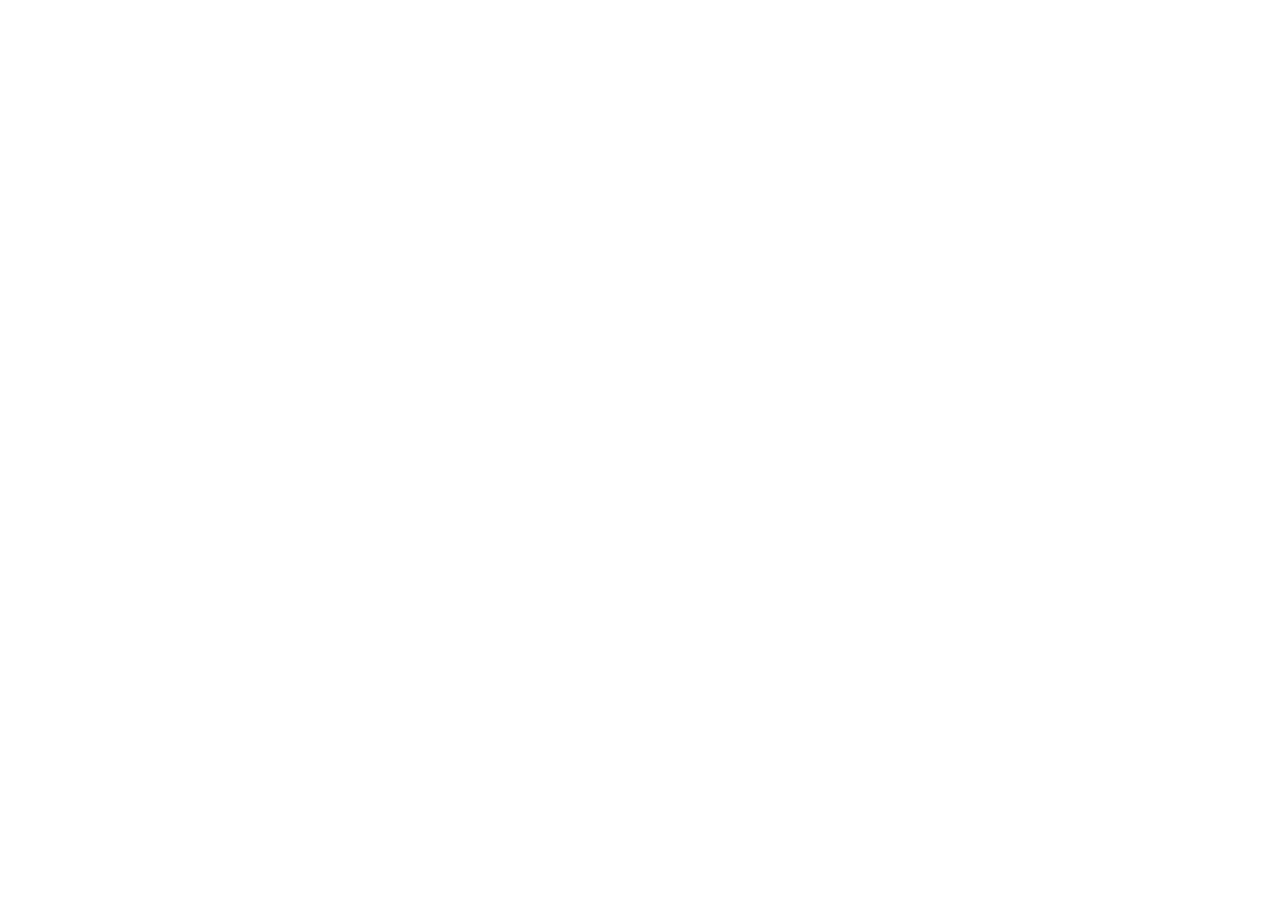
==== index.html @ 9f1a7c0a "khởi tạo" ====
<!DOCTYPE html>
<html lang="en">
<head>
    <meta charset="UTF-8">
    <meta name="viewport" content="width=device-width, initial-scale=1.0">
    <title>UniStore</title>
</head>
<body>

</body>
</html>
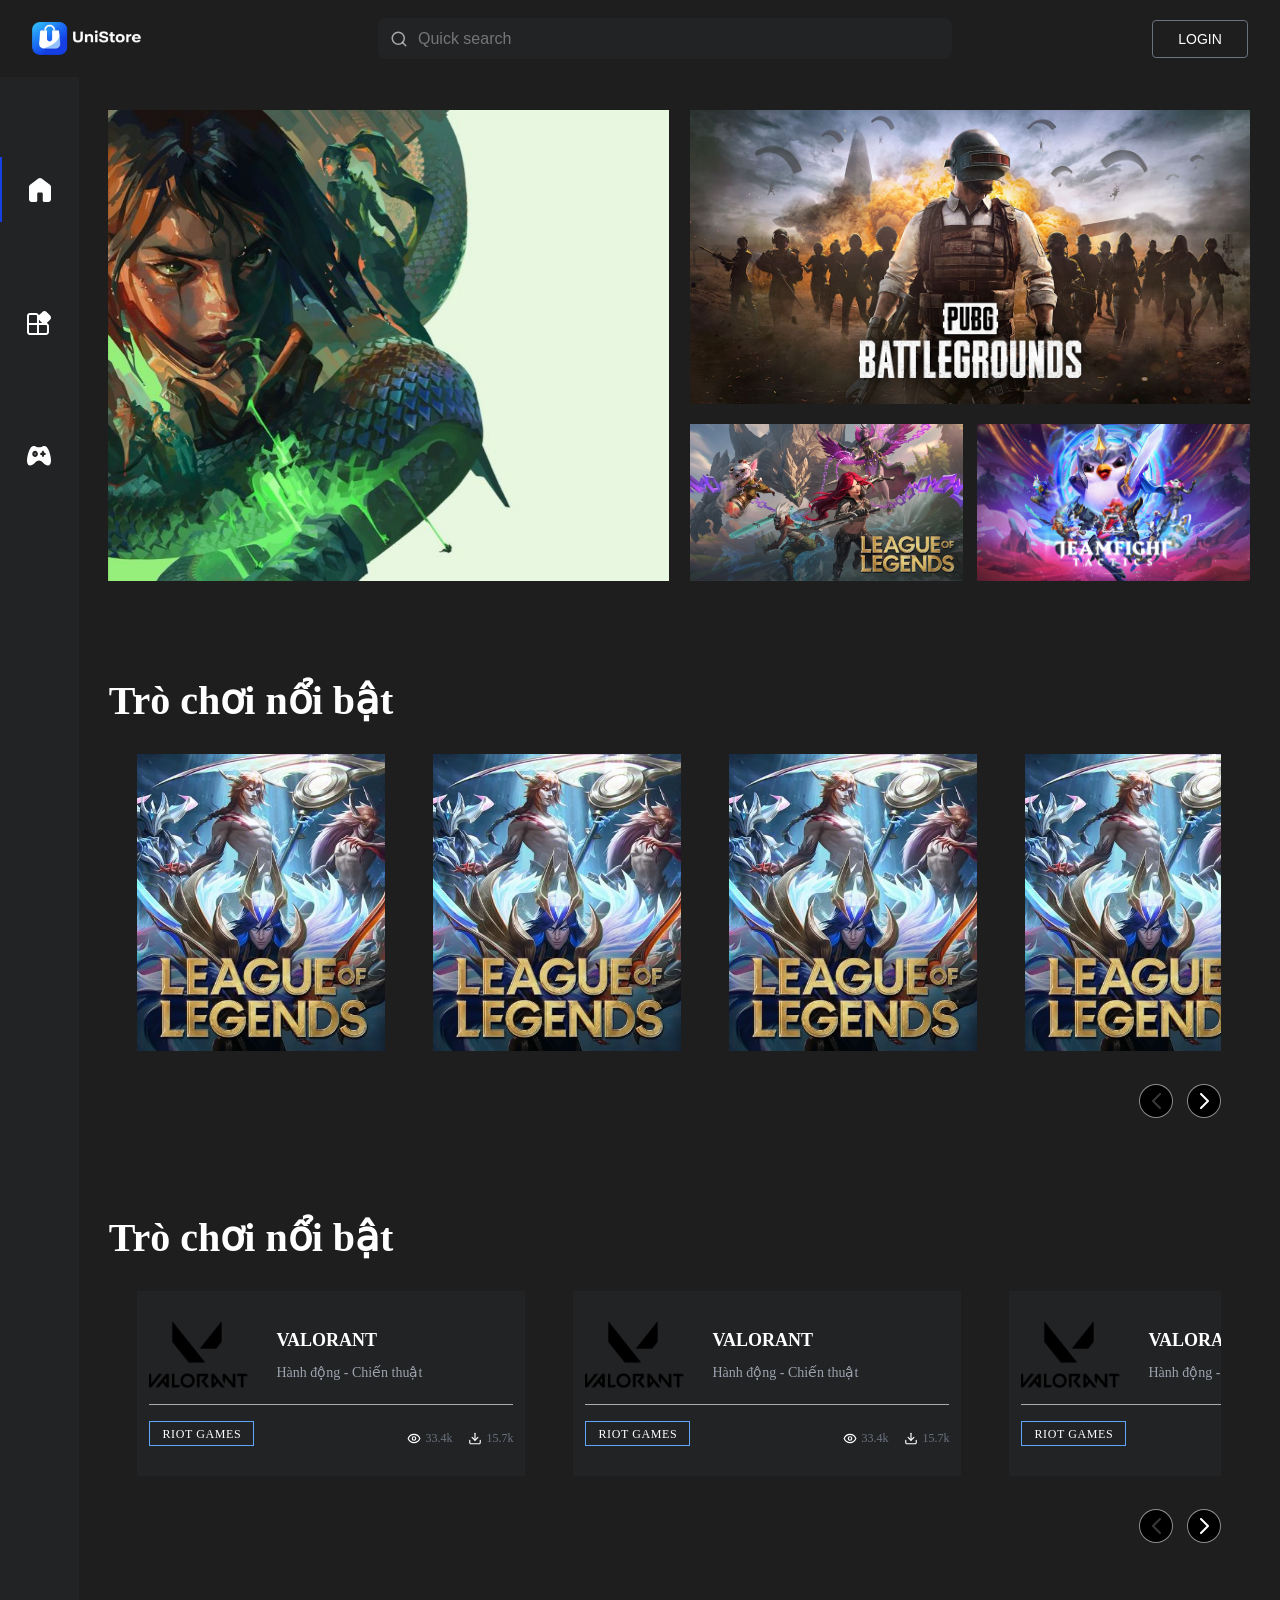
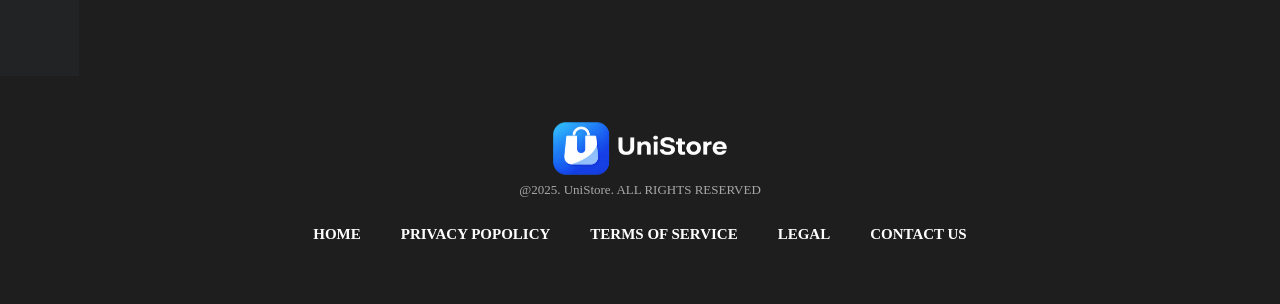
==== commit 8a65011b: "fix header" ====
--- a/index.html
+++ b/index.html
@@ -3,9 +3,214 @@
 <head>
     <meta charset="UTF-8">
     <meta name="viewport" content="width=device-width, initial-scale=1.0">
+    <link rel="stylesheet" href="css/style-home.css">
+    <link rel="stylesheet" href="css/style-header.css">
+    <link rel="stylesheet" href="css/style-footer.css">
     <title>UniStore</title>
 </head>
 <body>
-
+    <header>
+        <div class="header-container">
+            <img class="header-logo" src="img/home/logo.svg">
+            <div class="header-right">
+                <div class="header-search">
+                    <img src="img/home/search-ico.svg" alt="" >
+                    <input type="text" placeholder="Quick search">
+                </div>
+                <button class="header-login">LOGIN</button>
+            </div>
+        </div>
+    </header>
+
+    <div class="body">
+        <div class="left">
+            <a href="" class="nav-active">
+                <img src="img/home/nav-ico-1.svg" alt="">
+            </a>
+            <a href="">
+                <img src="img/home/nav-ico-2.svg" alt="">
+            </a>
+            <a href="">
+                <img src="img/home/nav-ico-3.svg" alt="">
+            </a>
+        </div>
+        <div class="right">
+            <section class="section1">
+                <div class="section1-container">
+                    <div class="section1-left">
+                        <img src="img/home/background-val.png" alt="">
+                    </div>
+                    <div class="section1-right">
+                        <div class="section1-right-top">
+                            <img src="img/home/background-pubg.png" alt="">
+                        </div>
+                        <div class="section1-right-bottom">
+                            <div class="section1-right-bottom-in">
+                                <img src="img/home/background-LOL.png" alt="">
+                            </div>
+                            <div class="section1-right-bottom-in">
+                            <img src="img/home/background-game-gi-hog-biet.png" alt="">
+                            </div>
+                        </div>
+                    </div>
+                </div>
+            </section>
+            <section class="section2">
+                <div class="section2-container">
+                    <div class="section-tittle">Trò chơi nổi bật</div>
+                    <div class="section2-carousel">
+                        <div class="section2-carousel-container">
+                            <div class="section2-carousel-item">
+                                <img src="img/home/item-carousel1.png" alt="">
+                            </div>
+                            <div class="section2-carousel-item">
+                                <img src="img/home/item-carousel1.png" alt="">
+                            </div>
+                            <div class="section2-carousel-item">
+                                <img src="img/home/item-carousel1.png" alt="">
+                            </div>
+                            <div class="section2-carousel-item">
+                                <img src="img/home/item-carousel1.png" alt="">
+                            </div>
+                            <div class="section2-carousel-item">
+                                <img src="img/home/item-carousel1.png" alt="">
+                            </div>
+                            <div class="section2-carousel-item">
+                                <img src="img/home/item-carousel1.png" alt="">
+                            </div>
+                        </div>
+                    </div>
+                    <div class="section-control">
+                        <button class="section-control-btn"><img src="img/home/ico-arrow-left.svg" alt=""></button>
+                        <button class="section-control-btn"><img src="img/home/ico-arrow-right.svg" alt=""></button>
+                    </div>
+                </div>
+            </section>
+            <section class="section3">
+                <div class="section3-container">
+                    <div class="section-tittle">Trò chơi nổi bật</div>
+                    <div class="section3-carousel">
+                        <div class="section3-carousel-container">
+                            <div class="section3-carousel-item">
+                                <div class="section3-carousel-item-top">
+                                    <img src="img/home/ico-val.svg" alt="">
+                                    <div class="section3-carousel-item-top-content">
+                                        <div class="section3-carousel-item-top-content-tittle">VALORANT</div>
+                                        <div class="section3-carousel-item-top-content-text">Hành động - Chiến thuật</div>
+                                    </div>
+                                </div>
+                                <div class="section3-carousel-item-bottom">
+                                    <div class="section3-carousel-item-bottom-tag">RIOT GAMES</div>
+                                    <div class="section3-carousel-item-bottom-rate">
+                                        <div class="section3-carousel-item-bottom-rate-box">
+                                            <img src="img/home/ico-view.svg" alt="">
+                                            <p>33.4k</p>
+                                        </div>
+                                        <div class="section3-carousel-item-bottom-rate-box">
+                                            <img src="img/home/ico-down.svg" alt="">
+                                            <p>15.7k</p>
+                                        </div>
+                                    </div>
+                                </div>
+                            </div>
+                            <div class="section3-carousel-item">
+                                <div class="section3-carousel-item-top">
+                                    <img src="img/home/ico-val.svg" alt="">
+                                    <div class="section3-carousel-item-top-content">
+                                        <div class="section3-carousel-item-top-content-tittle">VALORANT</div>
+                                        <div class="section3-carousel-item-top-content-text">Hành động - Chiến thuật</div>
+                                    </div>
+                                </div>
+                                <div class="section3-carousel-item-bottom">
+                                    <div class="section3-carousel-item-bottom-tag">RIOT GAMES</div>
+                                    <div class="section3-carousel-item-bottom-rate">
+                                        <div class="section3-carousel-item-bottom-rate-box">
+                                            <img src="img/home/ico-view.svg" alt="">
+                                            <p>33.4k</p>
+                                        </div>
+                                        <div class="section3-carousel-item-bottom-rate-box">
+                                            <img src="img/home/ico-down.svg" alt="">
+                                            <p>15.7k</p>
+                                        </div>
+                                    </div>
+                                </div>
+                            </div>
+                            <div class="section3-carousel-item">
+                                <div class="section3-carousel-item-top">
+                                    <img src="img/home/ico-val.svg" alt="">
+                                    <div class="section3-carousel-item-top-content">
+                                        <div class="section3-carousel-item-top-content-tittle">VALORANT</div>
+                                        <div class="section3-carousel-item-top-content-text">Hành động - Chiến thuật</div>
+                                    </div>
+                                </div>
+                                <div class="section3-carousel-item-bottom">
+                                    <div class="section3-carousel-item-bottom-tag">RIOT GAMES</div>
+                                    <div class="section3-carousel-item-bottom-rate">
+                                        <div class="section3-carousel-item-bottom-rate-box">
+                                            <img src="img/home/ico-view.svg" alt="">
+                                            <p>33.4k</p>
+                                        </div>
+                                        <div class="section3-carousel-item-bottom-rate-box">
+                                            <img src="img/home/ico-down.svg" alt="">
+                                            <p>15.7k</p>
+                                        </div>
+                                    </div>
+                                </div>
+                            </div>
+                            <div class="section3-carousel-item">
+                                <div class="section3-carousel-item-top">
+                                    <img src="img/home/ico-val.svg" alt="">
+                                    <div class="section3-carousel-item-top-content">
+                                        <div class="section3-carousel-item-top-content-tittle">VALORANT</div>
+                                        <div class="section3-carousel-item-top-content-text">Hành động - Chiến thuật</div>
+                                    </div>
+                                </div>
+                                <div class="section3-carousel-item-bottom">
+                                    <div class="section3-carousel-item-bottom-tag">RIOT GAMES</div>
+                                    <div class="section3-carousel-item-bottom-rate">
+                                        <div class="section3-carousel-item-bottom-rate-box">
+                                            <img src="img/home/ico-view.svg" alt="">
+                                            <p>33.4k</p>
+                                        </div>
+                                        <div class="section3-carousel-item-bottom-rate-box">
+                                            <img src="img/home/ico-down.svg" alt="">
+                                            <p>15.7k</p>
+                                        </div>
+                                    </div>
+                                </div>
+                            </div>
+                        </div>
+                    </div>
+                    <div class="section-control">
+                        <button class="section-control-btn"><img src="img/home/ico-arrow-left.svg" alt=""></button>
+                        <button class="section-control-btn"><img src="img/home/ico-arrow-right.svg" alt=""></button>
+                    </div>
+                </div>
+            </section>
+            <section class="section4"></section>
+
+
+
+        </div>
+    </div>
+
+
+
+
+    <footer>
+        <div class="footer-container">
+            <div class="footer-top">
+                <img src="img/home/logo.svg" alt="">
+                <p>@2025. UniStore. ALL RIGHTS RESERVED  </p>
+            </div>
+            <div class="footer-bottom">
+                <a href="">HOME</a>
+                <a href="">PRIVACY POPOLICY</a>
+                <a href="">TERMS OF SERVICE</a>
+                <a href="">LEGAL</a>
+                <a href="">CONTACT US</a>
+            </div>
+        </div>
+    </footer>
 </body>
 </html>
--- a/css/style-home.css
+++ b/css/style-home.css
@@ -0,0 +1,262 @@
+*{
+    padding: 0;
+    margin: 0;
+    box-sizing: border-box;
+}
+:root{
+    --main-backgournd: #1E1E1E;
+    --surface--background: #222324;
+    --text-primary: #FFFFFF;
+    --button-primary: #112D4E;
+    --button-primary-hover: ;
+    --border-button-primary: #F3F3F3;
+    --border-button-secondary: #6B7280;
+}
+.body{
+    width: 100%;
+    display: flex;
+}
+.left{
+    width: 84px;
+    background-color: var(--surface--background);
+    padding-top: 80px;
+    display: flex;
+    flex-direction: column;
+    align-items: center;
+    gap: 68px;
+}
+.left a{
+    display: block;
+    width: 100%;
+    min-height: 65px;
+    padding: 10px 0;
+    display: flex;
+    justify-content: center;
+    align-items: center;
+}
+.nav-active{
+    border-left: 2px solid #163FE4;
+}
+.left a:not(.nav-active):hover{
+     border-left: 2px solid #163FE4;
+     border-right: 2px solid var(--surface--background);
+}
+.right{
+    width: 100%;
+    display: flex;
+    overflow: hidden;
+    padding: 33px 0;
+    flex-direction: column;
+    gap: 100px;
+    background-color: var(--main-backgournd);
+}
+.section1{
+    width: 100%;
+    display: flex;
+    justify-content: center;
+}
+.section1-container{
+    width: 95%;
+    max-width: 1705px;
+    display: flex;
+    gap: 22px;
+}
+.section1-left{
+    position: relative;
+    width: 100%;
+    max-width: 1053px;
+}
+.section1-left img{
+    position: absolute;
+    width: 100%;
+    height: 100%;
+    object-fit: cover;
+    transform: rotateY(-180deg);
+    z-index: 1;
+}
+.section1-right{
+    width: 100%;
+    max-width: 630px;
+    display: flex;
+    flex-direction: column;
+    gap: 16px;
+}
+.section1-right img{
+    width: 100%;
+    object-fit: cover;
+}
+.section1-right-bottom{
+    width: 100%;
+    display: flex;
+    gap: 14px;
+}
+.section1-right-bottom img{
+    width: 100%;
+    height: 100%;
+    object-fit: cover;
+}
+.section1-right-bottom-in{
+    width: 100%;
+    height: 100%;
+}
+.section2{
+    width: 100%;
+    display: flex;
+    justify-content: center;
+}
+.section2-container{
+    width: 95%;
+    max-width: 1800px;
+    display: flex;
+    flex-direction: column;
+    gap: 33px;
+    align-items: center;
+}
+.section-tittle{
+    width: 100%;
+    font-weight: 700;
+    font-style: Bold;
+    font-size: 40px;
+    line-height: 100%;
+    letter-spacing: 0%;
+    color: var(--text-primary);
+}
+.section2-carousel{
+    width: 95%;
+    max-width: 1728px;
+    overflow: hidden;
+}
+.section2-carousel-container{
+    width: 1728px;
+    display: flex;
+    gap: 48px;
+}
+.section2-carousel-item{
+    cursor: pointer;
+    width: 248px;
+    height: 297px;
+}
+.section2-carousel-item img{
+    width: 100%;
+    height: 100%;
+    object-fit: cover;
+}
+.section3{
+    width: 100%;
+    display: flex;
+    justify-content: center;
+}
+.section3-container{
+    width: 95%;
+    max-width: 1800px;
+    display: flex;
+    flex-direction: column;
+    gap: 33px;
+    align-items: center;
+}
+.section3-carousel{
+    width: 95%;
+    max-width: 1728px;
+    overflow: hidden;
+}
+.section3-carousel-container{
+    width: 1728px;
+    display: flex;
+    gap: 48px;
+}
+.section3-carousel-item{
+    width: 388px;
+    padding: 30px 12px 30px 12px;
+    background-color: var(--surface--background);
+    display: flex;
+    flex-direction: column;
+    align-items: center;
+    gap: 15px;
+}
+.section3-carousel-item-top{
+    width: 100%;
+    display: flex;
+    align-items: center;
+    gap: 28px;
+}
+.section3-carousel-item-top-content{
+    display: flex;
+    flex-direction: column;
+    gap: 8px;
+    justify-content: center;
+}
+.section3-carousel-item-top-content-tittle{
+    font-weight: 700;
+    font-style: Bold;
+    font-size: 18px;
+    line-height: 28px;
+    text-transform: uppercase;
+    color: var(--text-primary);
+}
+.section3-carousel-item-top-content-text{
+    font-family: Content;
+    font-weight: 400;
+    font-size: 14px;
+    line-height: 22px;
+    letter-spacing: 0%;
+    color: #9CA3AF;
+}
+.section3-carousel-item-bottom{
+    width: 100%;
+    padding-top: 16px;
+    border-top: 0.8px solid #ACACAC;
+    display: flex;
+    justify-content: space-between;
+    align-items: flex-end;
+}
+.section3-carousel-item-bottom-tag{
+    width: 105px;
+    height: 25px;
+    border: 1px solid #60A5FA;
+    display: flex;
+    align-items: center;
+    justify-content: center;
+    font-weight: 400;
+    font-size: 12px;
+    line-height: 16px;
+    letter-spacing: 0.6px;
+    text-transform: uppercase;
+    color: var(--text-primary);
+}
+.section3-carousel-item-bottom-rate{
+    display: flex;
+    gap: 16px;
+}
+.section3-carousel-item-bottom-rate-box{
+    display: flex;
+    gap: 4px;
+}
+.section3-carousel-item-bottom-rate-box p{
+    font-weight: 400;
+    font-size: 12px;
+    letter-spacing: 0%;
+    color: #6B7280;
+}
+.section-control{
+    width: 95%;
+    max-width: 1774px;
+    display: flex;
+    gap: 14px;
+    justify-content: flex-end;
+}
+.section-control-btn{
+    cursor: pointer;
+    width: 34px;
+    height: 34px;
+    border: 1px solid #FFFFFF8C;
+    background: #000000;
+    border-radius: 100%;
+    display: flex;
+    align-items: center;
+    justify-content: center;
+}
+.section4{
+    width: 100%;
+    display: flex;
+    justify-content: center;
+}
--- a/css/style-header.css
+++ b/css/style-header.css
@@ -0,0 +1,185 @@
+*{
+    padding: 0;
+    margin: 0;
+    box-sizing: border-box;
+}
+:root{
+    --main-backgournd: #1E1E1E;
+    --surface--background: #222324;
+    --text-primary: #FFFFFF;
+    --button-primary: #112D4E;
+    --button-primary-hover: ;
+    --border-button-primary: #F3F3F3;
+    --border-button-secondary: #6B7280;
+}
+header{
+    width: 100%;
+    display: flex;
+    justify-content: center;
+    background-color: var(--main-backgournd);
+}
+.header-container{
+    width: 95%;
+    max-width: 1875px;
+    padding: 18px 0;
+    display: flex;
+    justify-content: space-between;
+    align-items: center;
+    gap: 40px;
+}
+.header-logo{
+    width: 109px;
+    height: 33px;
+}
+.header-nav{
+    width: 100%;
+    max-width: 184px;
+    display: flex;
+    justify-content: space-between;
+    gap: 20px;
+}
+.header-nav a{
+    display: block;
+    width: 40px;
+    aspect-ratio: 1/1;
+    text-decoration: none;
+    display: flex;
+    justify-content: center;
+    align-items: center;
+}
+.header-nav a img{
+    width: 24px;
+    height: 24px ;
+}
+.header-right{
+    width: 100%;
+    max-width: 870px;
+    min-height: 41px;
+    display: flex;
+    justify-content: space-between;
+    align-items: center;
+    gap: 40px;
+}
+.header-search{
+    position: relative;
+    width: 100%;
+    max-width: 574px;
+    height: 41px;
+    border-radius: 8px;
+    background-color: var(--surface--background);
+}
+.header-search img{
+    position: absolute;
+    left: 12px;
+    top: 50%;
+    transform: translateY(-50%);
+    pointer-events: none;
+}
+.header-search input{
+    position: relative;
+    width: 100%;
+    height: 100%;
+    padding: 0 20px 0 40px;
+    background-color: transparent;
+    border: 0;
+    outline: none;
+    font-weight: 400;
+    font-size: 16px;
+    line-height: 100%;
+    letter-spacing: 0%;
+    color: var(--text-primary);
+}
+.header-login{
+    cursor: pointer;
+    width: 100%;
+    max-width: 96px;
+    min-height: 38px;
+    background-color: transparent;
+    border: 1px solid var(--border-button-secondary);
+    border-radius: 4px;
+    font-weight: 400;
+    font-size: 14px;
+    line-height: 20px;
+    text-align: center;
+    text-transform: uppercase;
+    color: var(--text-primary);
+}
+.nav-mobile{
+    display: none;
+}
+
+
+@media(max-width: 767px){
+    .header-container{
+        gap: 20px;
+    }
+    .header-nav{
+        display: none;
+    }
+    .header-right{
+        display: none;
+    }
+    .nav-mobile{
+        display: flex;
+        width: fit-content;
+        gap: 22px;
+        align-items: center;
+    }
+    .nav-mobile-search{
+        width: 100%;
+        max-width: 40px;
+        cursor: pointer;
+        transition: all 0.5s;
+        height: 35px;
+        display: flex;
+        justify-content: flex-end;
+        align-items: center;
+    }
+    .nav-mobile-search.nav-mobile-search-active{
+        max-width: 248px;
+    }
+    .nav-mobile-search-img{
+        width: 40px;
+        height: 40px;
+        display: flex;
+        justify-content: center;
+        align-items: center;
+    }
+    .nav-mobile-search.nav-mobile-search-active .nav-mobile-search-img{
+        border-radius: 0px 8px 8px 0;
+        background: #2F2C2F;
+    }
+    .nav-mobile-search input{
+        width: 0px;
+        border: 0;
+        height: 100%;
+        outline: 0;
+        border-radius: 8px 0px 0px 8px;
+        font-weight: 400;
+        font-size: 12px;
+        line-height: 100%;
+        letter-spacing: 0%;
+        color: var(--text-primary);
+        transition: all 0.5s;
+    }
+
+    .nav-mobile-search.nav-mobile-search-active input{
+        width: 100%;
+        max-width: 200px;
+        background: #2F2C2F;
+        padding-left: 24px;
+        padding-right: 48px;
+        height: 40px;
+    }
+    .nav-mobile-list{
+        width: 48px;
+        height: 48px;
+        display: flex;
+        justify-content: center;
+        align-items: center;
+    }
+    .nav-mobile-list img{
+        width: 24px;
+        height: 19px;
+    }
+}
--- a/css/style-footer.css
+++ b/css/style-footer.css
@@ -0,0 +1,63 @@
+*{
+    padding: 0;
+    margin: 0;
+    box-sizing: border-box;
+}
+:root{
+    --main-backgournd: #1E1E1E;
+    --surface--background: #222324;
+    --text-primary: #FFFFFF;
+    --button-primary: #112D4E;
+    --button-primary-hover: ;
+    --border-button-primary: #F3F3F3;
+    --border-button-secondary: #6B7280;
+}
+footer{
+    width: 100%;
+    display: flex;
+    justify-content: center;
+    background-color: var(--main-backgournd);
+    padding: 46px 0;
+}
+.footer-container{
+    width: 95%;
+    max-width: 1186px;
+    display: flex;
+    flex-direction: column;
+    align-items: center;
+    gap: 15px;
+}
+.footer-top{
+    display: flex;
+    flex-direction: column;
+    align-items: center;
+    gap: 8px;
+}
+.footer-top img{
+    width: 174px;
+    height: 53px;
+}
+.footer-top p{
+    font-weight: 500;
+    font-size: 13px;
+    line-height: 100%;
+    letter-spacing: 0%;
+    text-align: center;
+    color: #C7C7C7D1;
+}
+.footer-bottom{
+    width: 100%;
+    padding: 16px 0;
+    display: flex;
+    justify-content: center;
+    gap: 40px;
+}
+.footer-bottom a{
+    font-weight: 600;
+    font-size: 15px;
+    line-height: 100%;
+    letter-spacing: 0%;
+    text-align: center;
+    color: var(--text-primary);
+    text-decoration: none;
+}
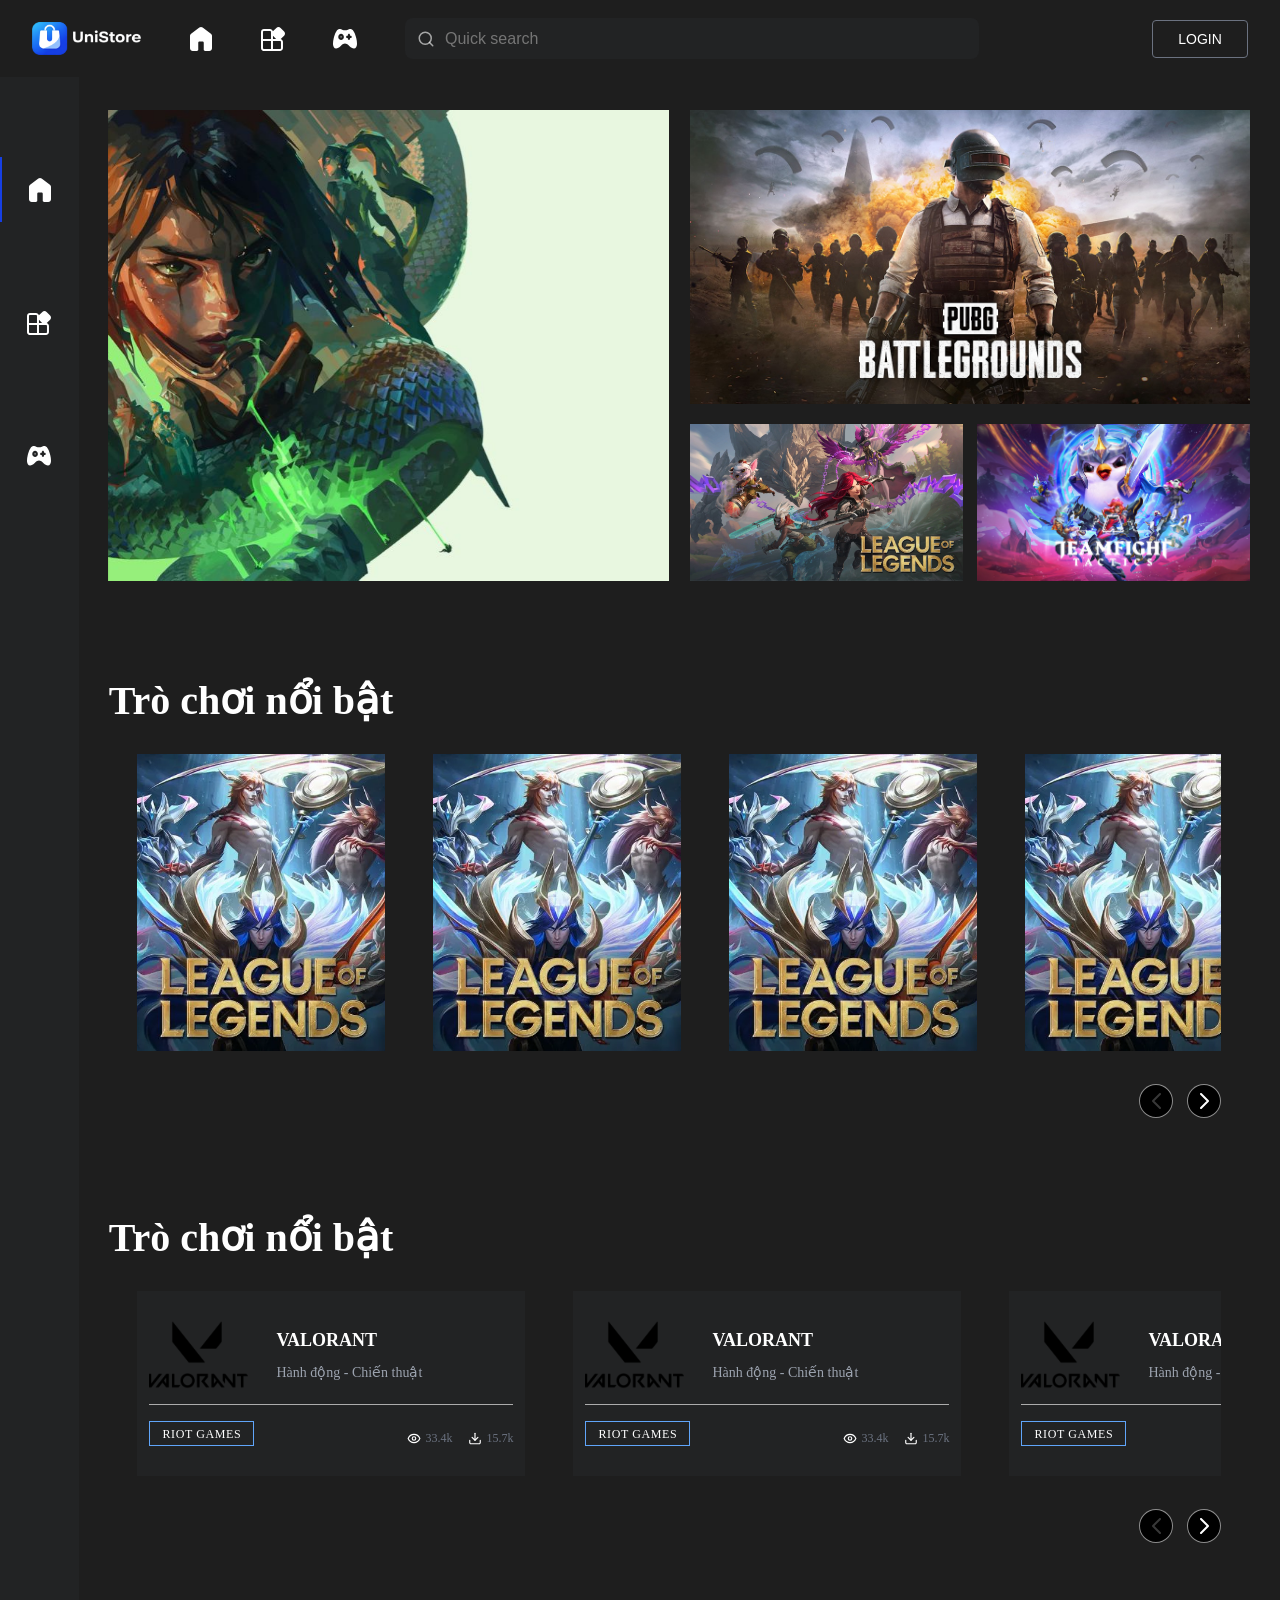
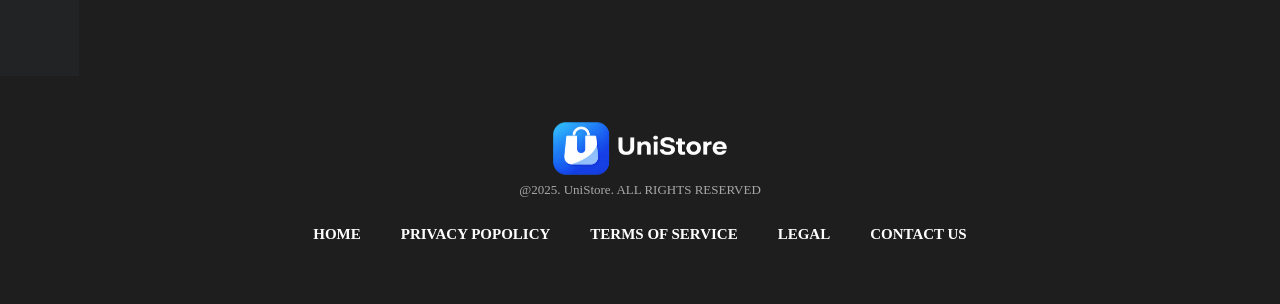
==== commit 8f552afd: "fix header,footer" ====
--- a/index.html
+++ b/index.html
@@ -9,18 +9,7 @@
     <title>UniStore</title>
 </head>
 <body>
-    <header>
-        <div class="header-container">
-            <img class="header-logo" src="img/home/logo.svg">
-            <div class="header-right">
-                <div class="header-search">
-                    <img src="img/home/search-ico.svg" alt="" >
-                    <input type="text" placeholder="Quick search">
-                </div>
-                <button class="header-login">LOGIN</button>
-            </div>
-        </div>
-    </header>
+    <header></header>
 
     <div class="body">
         <div class="left">
@@ -193,24 +182,9 @@
 
         </div>
     </div>
-
-
-
-
-    <footer>
-        <div class="footer-container">
-            <div class="footer-top">
-                <img src="img/home/logo.svg" alt="">
-                <p>@2025. UniStore. ALL RIGHTS RESERVED  </p>
-            </div>
-            <div class="footer-bottom">
-                <a href="">HOME</a>
-                <a href="">PRIVACY POPOLICY</a>
-                <a href="">TERMS OF SERVICE</a>
-                <a href="">LEGAL</a>
-                <a href="">CONTACT US</a>
-            </div>
-        </div>
-    </footer>
-</body>
+    <footer></footer>
+    <script src="js/header.js"></script>
+    <script src="js/header-search-mobile.js"></script>
+    <script src="js/footer.js"></script>
+</body> 
 </html>
--- a/css/style-footer.css
+++ b/css/style-footer.css
@@ -60,4 +60,23 @@
     text-align: center;
     color: var(--text-primary);
     text-decoration: none;
+}
+@media(max-width: 767px){
+    .footer-top{
+        gap: 8px;
+    }
+    .footer-top img{
+        width: 108px;
+        height: 33px;
+    }
+    .footer-top p{
+        font-size: 10px;
+    }
+    .footer-bottom{
+        flex-direction: column;
+        gap: 12px;
+    }
+    .footer-bottom a{
+        font-size: 10px;
+    }
 }
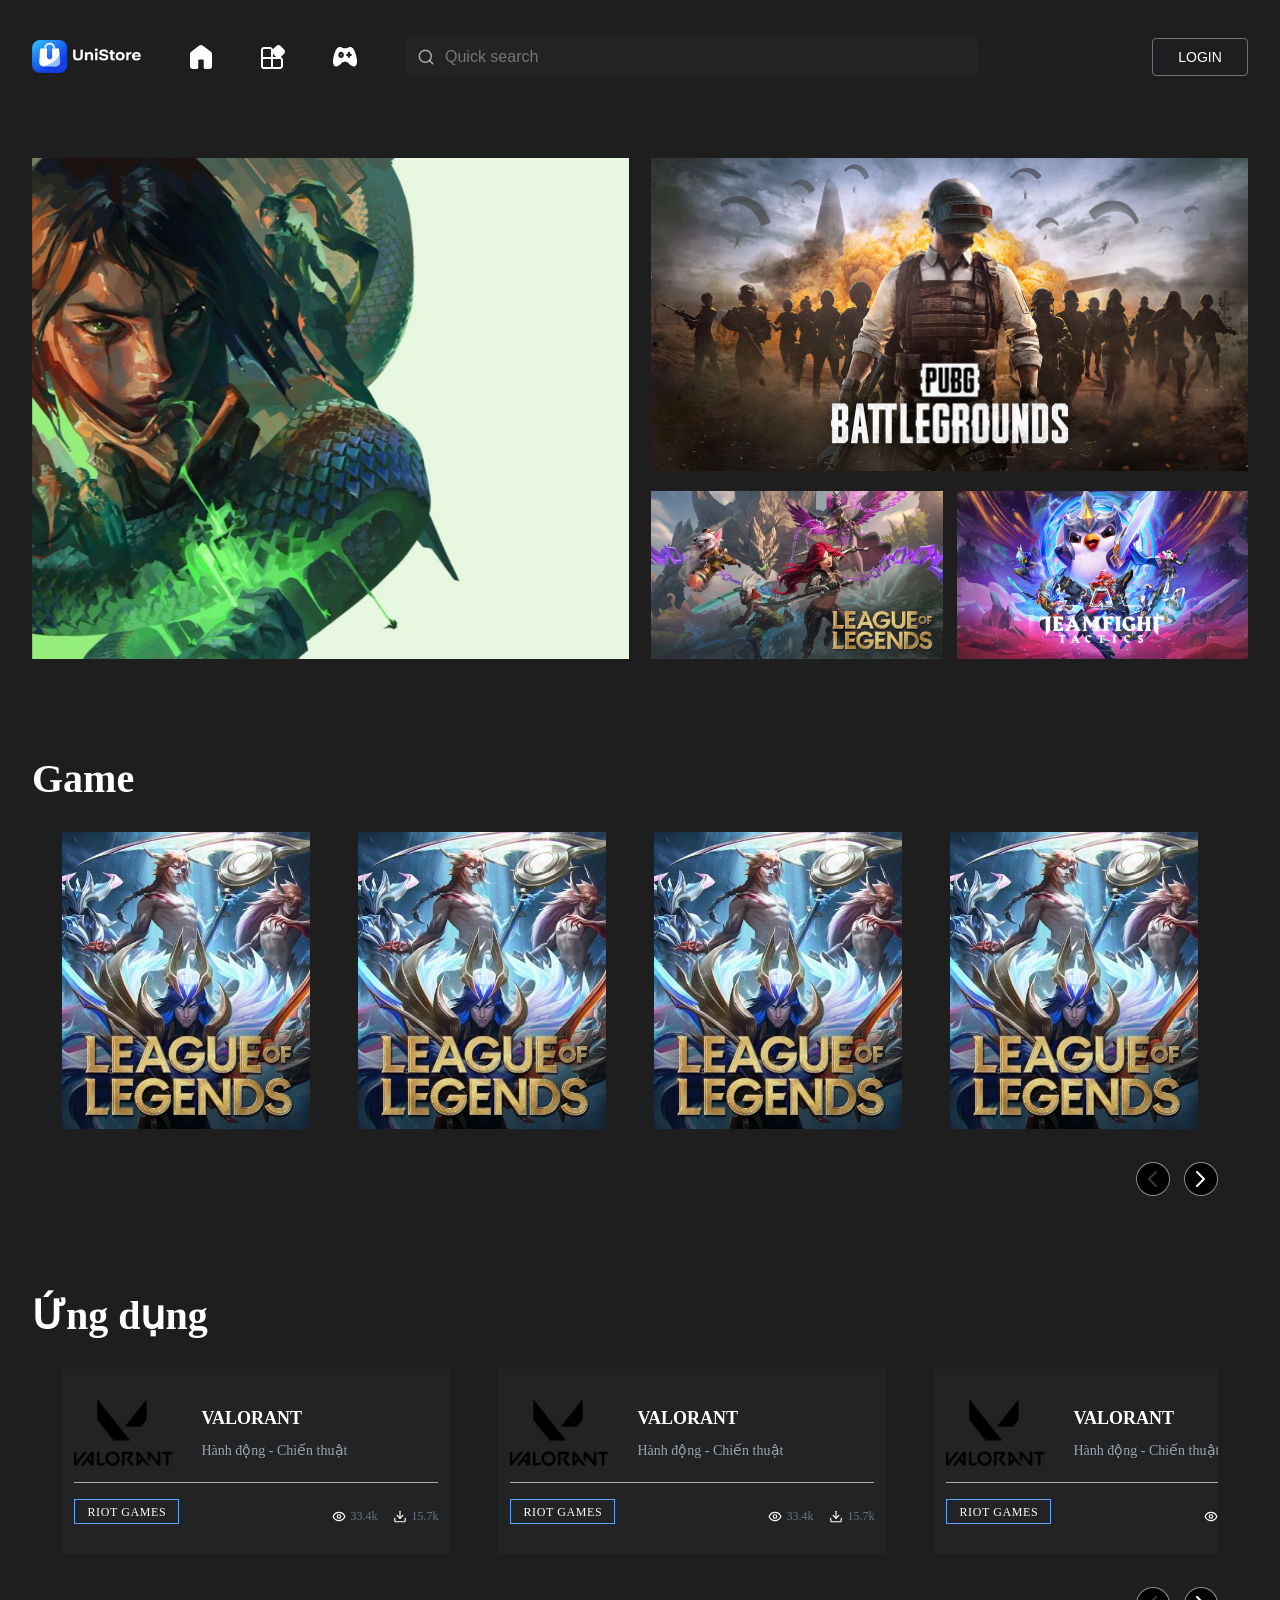
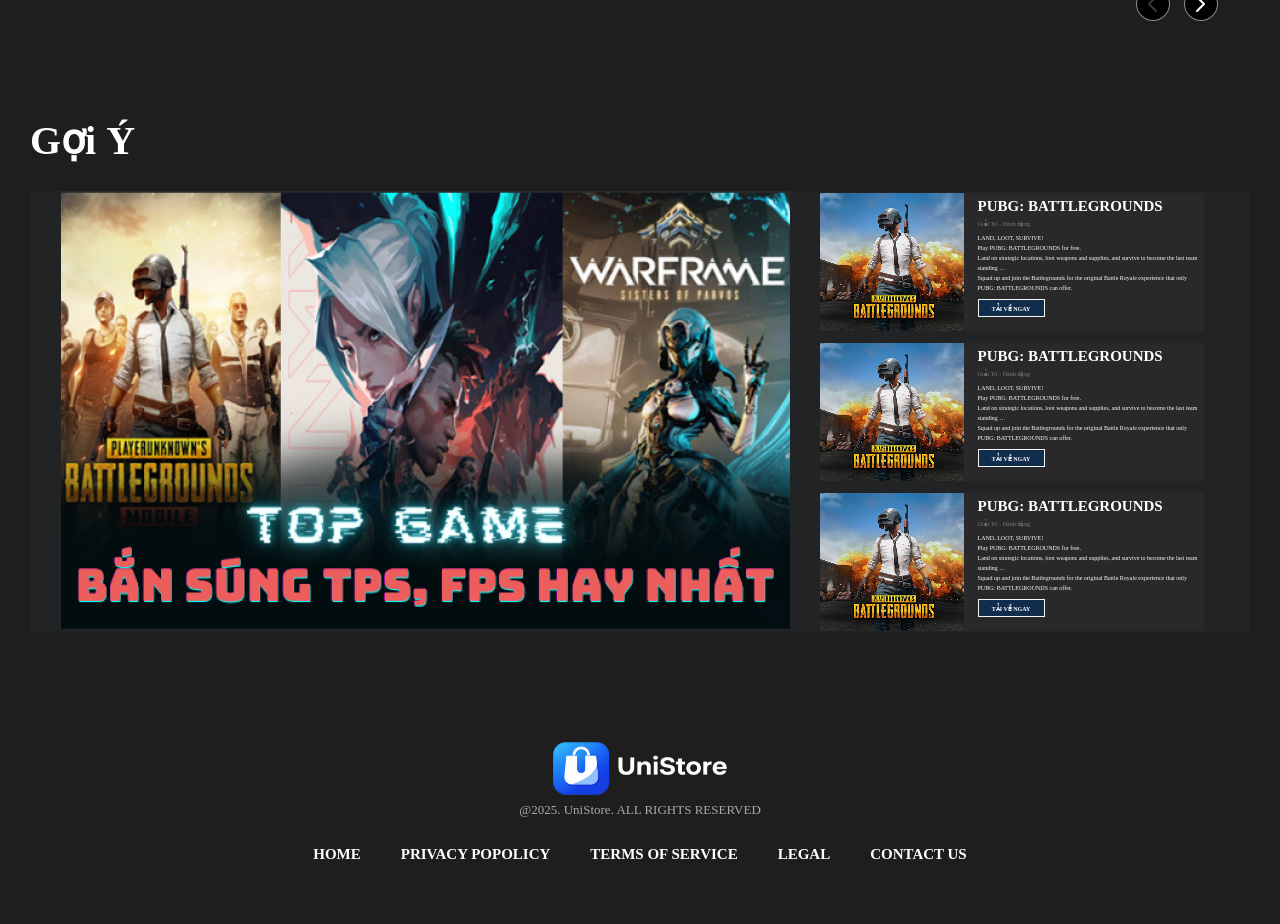
==== commit a3476819: "xog" ====
--- a/index.html
+++ b/index.html
@@ -6,24 +6,14 @@
     <link rel="stylesheet" href="css/style-home.css">
     <link rel="stylesheet" href="css/style-header.css">
     <link rel="stylesheet" href="css/style-footer.css">
+    <link rel="stylesheet" href="css/style-detail.css">
     <title>UniStore</title>
 </head>
-<body>
+<body style="background-color: #1E1E1E;">
     <header></header>
 
     <div class="body">
-        <div class="left">
-            <a href="" class="nav-active">
-                <img src="img/home/nav-ico-1.svg" alt="">
-            </a>
-            <a href="">
-                <img src="img/home/nav-ico-2.svg" alt="">
-            </a>
-            <a href="">
-                <img src="img/home/nav-ico-3.svg" alt="">
-            </a>
-        </div>
-        <div class="right">
+        <div class="container">
             <section class="section1">
                 <div class="section1-container">
                     <div class="section1-left">
@@ -46,27 +36,128 @@
             </section>
             <section class="section2">
                 <div class="section2-container">
-                    <div class="section-tittle">Trò chơi nổi bật</div>
+                    <div class="section-tittle">Game</div>
                     <div class="section2-carousel">
-                        <div class="section2-carousel-container">
-                            <div class="section2-carousel-item">
-                                <img src="img/home/item-carousel1.png" alt="">
-                            </div>
-                            <div class="section2-carousel-item">
-                                <img src="img/home/item-carousel1.png" alt="">
-                            </div>
-                            <div class="section2-carousel-item">
-                                <img src="img/home/item-carousel1.png" alt="">
-                            </div>
-                            <div class="section2-carousel-item">
-                                <img src="img/home/item-carousel1.png" alt="">
-                            </div>
-                            <div class="section2-carousel-item">
-                                <img src="img/home/item-carousel1.png" alt="">
-                            </div>
-                            <div class="section2-carousel-item">
-                                <img src="img/home/item-carousel1.png" alt="">
-                            </div>
+                        <div class="section2-carousel-container ">
+                            <a href="detail.html" class="section2-carousel-item">
+                                <img src="img/home/item-carousel1.png" alt="">
+                            </a>
+                            <a href="detail.html" class="section2-carousel-item">
+                                <img src="img/home/item-carousel1.png" alt="">
+                            </a>
+                            <a href="detail.html" class="section2-carousel-item">
+                                <img src="img/home/item-carousel1.png" alt="">
+                            </a>
+                            <a href="detail.html" class="section2-carousel-item">
+                                <img src="img/home/item-carousel1.png" alt="">
+                            </a>
+                            <a href="detail.html" class="section2-carousel-item">
+                                <img src="img/home/item-carousel1.png" alt="">
+                            </a>
+                            <a href="detail.html" class="section2-carousel-item">
+                                <img src="img/home/item-carousel1.png" alt="">
+                            </a>
+                        </div>
+                    </div>
+                    <div class="section-control">
+                        <button class="section-control-btn "><img src="img/home/ico-arrow-left.svg" alt=""></button>
+                        <button class="section-control-btn"><img src="img/home/ico-arrow-right.svg" alt=""></button>
+                    </div>
+                </div>
+            </section>
+            <section class="section3">
+                <div class="section3-container">
+                    <div class="section-tittle">Ứng dụng</div>
+                    <div class="section3-carousel">
+                        <div class="section3-carousel-container">
+                            <a href="detail.html" class="section3-carousel-item">
+                                <div class="section3-carousel-item-top">
+                                    <img src="img/home/ico-val.svg" alt="">
+                                    <div class="section3-carousel-item-top-content">
+                                        <div class="section3-carousel-item-top-content-tittle">VALORANT</div>
+                                        <div class="section3-carousel-item-top-content-text">Hành động - Chiến thuật</div>
+                                    </div>
+                                </div>
+                                <div class="section3-carousel-item-bottom">
+                                    <div class="section3-carousel-item-bottom-tag">RIOT GAMES</div>
+                                    <div class="section3-carousel-item-bottom-rate">
+                                        <div class="section3-carousel-item-bottom-rate-box">
+                                            <img src="img/home/ico-view.svg" alt="">
+                                            <p>33.4k</p>
+                                        </div>
+                                        <div class="section3-carousel-item-bottom-rate-box">
+                                            <img src="img/home/ico-down.svg" alt="">
+                                            <p>15.7k</p>
+                                        </div>
+                                    </div>
+                                </div>
+                            </a>
+                            <a href="detail.html" class="section3-carousel-item">
+                                <div class="section3-carousel-item-top">
+                                    <img src="img/home/ico-val.svg" alt="">
+                                    <div class="section3-carousel-item-top-content">
+                                        <div class="section3-carousel-item-top-content-tittle">VALORANT</div>
+                                        <div class="section3-carousel-item-top-content-text">Hành động - Chiến thuật</div>
+                                    </div>
+                                </div>
+                                <div class="section3-carousel-item-bottom">
+                                    <div class="section3-carousel-item-bottom-tag">RIOT GAMES</div>
+                                    <div class="section3-carousel-item-bottom-rate">
+                                        <div class="section3-carousel-item-bottom-rate-box">
+                                            <img src="img/home/ico-view.svg" alt="">
+                                            <p>33.4k</p>
+                                        </div>
+                                        <div class="section3-carousel-item-bottom-rate-box">
+                                            <img src="img/home/ico-down.svg" alt="">
+                                            <p>15.7k</p>
+                                        </div>
+                                    </div>
+                                </div>
+                            </a>
+                            <a href="detail.html" class="section3-carousel-item">
+                                <div class="section3-carousel-item-top">
+                                    <img src="img/home/ico-val.svg" alt="">
+                                    <div class="section3-carousel-item-top-content">
+                                        <div class="section3-carousel-item-top-content-tittle">VALORANT</div>
+                                        <div class="section3-carousel-item-top-content-text">Hành động - Chiến thuật</div>
+                                    </div>
+                                </div>
+                                <div class="section3-carousel-item-bottom">
+                                    <div class="section3-carousel-item-bottom-tag">RIOT GAMES</div>
+                                    <div class="section3-carousel-item-bottom-rate">
+                                        <div class="section3-carousel-item-bottom-rate-box">
+                                            <img src="img/home/ico-view.svg" alt="">
+                                            <p>33.4k</p>
+                                        </div>
+                                        <div class="section3-carousel-item-bottom-rate-box">
+                                            <img src="img/home/ico-down.svg" alt="">
+                                            <p>15.7k</p>
+                                        </div>
+                                    </div>
+                                </div>
+                            </a>
+                            <a href="detail.html" class="section3-carousel-item">
+                                <div class="section3-carousel-item-top">
+                                    <img src="img/home/ico-val.svg" alt="">
+                                    <div class="section3-carousel-item-top-content">
+                                        <div class="section3-carousel-item-top-content-tittle">VALORANT</div>
+                                        <div class="section3-carousel-item-top-content-text">Hành động - Chiến thuật</div>
+                                    </div>
+                                </div>
+                                <div class="section3-carousel-item-bottom">
+                                    <div class="section3-carousel-item-bottom-tag">RIOT GAMES</div>
+                                    <div class="section3-carousel-item-bottom-rate">
+                                        <div class="section3-carousel-item-bottom-rate-box">
+                                            <img src="img/home/ico-view.svg" alt="">
+                                            <p>33.4k</p>
+                                        </div>
+                                        <div class="section3-carousel-item-bottom-rate-box">
+                                            <img src="img/home/ico-down.svg" alt="">
+                                            <p>15.7k</p>
+                                        </div>
+                                    </div>
+                                </div>
+                            </a>
                         </div>
                     </div>
                     <div class="section-control">
@@ -75,108 +166,89 @@
                     </div>
                 </div>
             </section>
-            <section class="section3">
-                <div class="section3-container">
-                    <div class="section-tittle">Trò chơi nổi bật</div>
-                    <div class="section3-carousel">
-                        <div class="section3-carousel-container">
-                            <div class="section3-carousel-item">
-                                <div class="section3-carousel-item-top">
-                                    <img src="img/home/ico-val.svg" alt="">
-                                    <div class="section3-carousel-item-top-content">
-                                        <div class="section3-carousel-item-top-content-tittle">VALORANT</div>
-                                        <div class="section3-carousel-item-top-content-text">Hành động - Chiến thuật</div>
-                                    </div>
-                                </div>
-                                <div class="section3-carousel-item-bottom">
-                                    <div class="section3-carousel-item-bottom-tag">RIOT GAMES</div>
-                                    <div class="section3-carousel-item-bottom-rate">
-                                        <div class="section3-carousel-item-bottom-rate-box">
-                                            <img src="img/home/ico-view.svg" alt="">
-                                            <p>33.4k</p>
-                                        </div>
-                                        <div class="section3-carousel-item-bottom-rate-box">
-                                            <img src="img/home/ico-down.svg" alt="">
-                                            <p>15.7k</p>
-                                        </div>
-                                    </div>
-                                </div>
-                            </div>
-                            <div class="section3-carousel-item">
-                                <div class="section3-carousel-item-top">
-                                    <img src="img/home/ico-val.svg" alt="">
-                                    <div class="section3-carousel-item-top-content">
-                                        <div class="section3-carousel-item-top-content-tittle">VALORANT</div>
-                                        <div class="section3-carousel-item-top-content-text">Hành động - Chiến thuật</div>
-                                    </div>
-                                </div>
-                                <div class="section3-carousel-item-bottom">
-                                    <div class="section3-carousel-item-bottom-tag">RIOT GAMES</div>
-                                    <div class="section3-carousel-item-bottom-rate">
-                                        <div class="section3-carousel-item-bottom-rate-box">
-                                            <img src="img/home/ico-view.svg" alt="">
-                                            <p>33.4k</p>
-                                        </div>
-                                        <div class="section3-carousel-item-bottom-rate-box">
-                                            <img src="img/home/ico-down.svg" alt="">
-                                            <p>15.7k</p>
-                                        </div>
-                                    </div>
-                                </div>
-                            </div>
-                            <div class="section3-carousel-item">
-                                <div class="section3-carousel-item-top">
-                                    <img src="img/home/ico-val.svg" alt="">
-                                    <div class="section3-carousel-item-top-content">
-                                        <div class="section3-carousel-item-top-content-tittle">VALORANT</div>
-                                        <div class="section3-carousel-item-top-content-text">Hành động - Chiến thuật</div>
-                                    </div>
-                                </div>
-                                <div class="section3-carousel-item-bottom">
-                                    <div class="section3-carousel-item-bottom-tag">RIOT GAMES</div>
-                                    <div class="section3-carousel-item-bottom-rate">
-                                        <div class="section3-carousel-item-bottom-rate-box">
-                                            <img src="img/home/ico-view.svg" alt="">
-                                            <p>33.4k</p>
-                                        </div>
-                                        <div class="section3-carousel-item-bottom-rate-box">
-                                            <img src="img/home/ico-down.svg" alt="">
-                                            <p>15.7k</p>
-                                        </div>
-                                    </div>
-                                </div>
-                            </div>
-                            <div class="section3-carousel-item">
-                                <div class="section3-carousel-item-top">
-                                    <img src="img/home/ico-val.svg" alt="">
-                                    <div class="section3-carousel-item-top-content">
-                                        <div class="section3-carousel-item-top-content-tittle">VALORANT</div>
-                                        <div class="section3-carousel-item-top-content-text">Hành động - Chiến thuật</div>
-                                    </div>
-                                </div>
-                                <div class="section3-carousel-item-bottom">
-                                    <div class="section3-carousel-item-bottom-tag">RIOT GAMES</div>
-                                    <div class="section3-carousel-item-bottom-rate">
-                                        <div class="section3-carousel-item-bottom-rate-box">
-                                            <img src="img/home/ico-view.svg" alt="">
-                                            <p>33.4k</p>
-                                        </div>
-                                        <div class="section3-carousel-item-bottom-rate-box">
-                                            <img src="img/home/ico-down.svg" alt="">
-                                            <p>15.7k</p>
-                                        </div>
-                                    </div>
-                                </div>
-                            </div>
-                        </div>
-                    </div>
-                    <div class="section-control">
-                        <button class="section-control-btn"><img src="img/home/ico-arrow-left.svg" alt=""></button>
-                        <button class="section-control-btn"><img src="img/home/ico-arrow-right.svg" alt=""></button>
-                    </div>
-                </div>
-            </section>
-            <section class="section4"></section>
+    <div class="similar">
+        <h2>Gợi Ý</h2>
+        <div class="simi--box">
+            <div class="simi--img">
+                <img src="./img/detail/img (1).png" alt="">
+            </div>
+            <div class="simi--item">
+                <div class="simi--1">
+                    <img src="./img/detail/image 41.png" alt="">
+                    <div class="simi--a">
+                        <h4>PUBG: BATTLEGROUNDS</h4>
+                        <h5>Giải Trí - Hành động</h5>
+                        <p>LAND, LOOT, SURVIVE!<br>Play PUBG: BATTLEGROUNDS for free.<br>
+                            Land on strategic locations, loot weapons and supplies, and survive to become the last team
+                            standing …<br>Squad up and join the Battlegrounds for the original Battle Royale experience
+                            that only PUBG: BATTLEGROUNDS can offer.</p>
+                        <button>TẢI VỀ NGAY</button>
+                    </div>
+                </div>
+                <div class="simi--1">
+                    <img src="./img/detail/image 41.png" alt="">
+                    <div class="simi--a">
+                        <h4>PUBG: BATTLEGROUNDS</h4>
+                        <h5>Giải Trí - Hành động</h5>
+                        <p>LAND, LOOT, SURVIVE!<br>Play PUBG: BATTLEGROUNDS for free.<br>
+                            Land on strategic locations, loot weapons and supplies, and survive to become the last team
+                            standing …<br>Squad up and join the Battlegrounds for the original Battle Royale experience
+                            that only PUBG: BATTLEGROUNDS can offer.</p>
+                        <button>TẢI VỀ NGAY</button>
+                    </div>
+                </div>
+                <div class="simi--1">
+                    <img src="./img/detail/image 41.png" alt="">
+                    <div class="simi--a">
+                        <h4>PUBG: BATTLEGROUNDS</h4>
+                        <h5>Giải Trí - Hành động</h5>
+                        <p>LAND, LOOT, SURVIVE!<br>Play PUBG: BATTLEGROUNDS for free.<br>
+                            Land on strategic locations, loot weapons and supplies, and survive to become the last team
+                            standing …<br>Squad up and join the Battlegrounds for the original Battle Royale experience
+                            that only PUBG: BATTLEGROUNDS can offer.</p>
+                        <button>TẢI VỀ NGAY</button>
+                    </div>
+                </div>
+                <div class="simi--1">
+                    <img src="./img/detail/image 41.png" alt="">
+                    <div class="simi--a">
+                        <h4>PUBG: BATTLEGROUNDS</h4>
+                        <h5>Giải Trí - Hành động</h5>
+                        <p>LAND, LOOT, SURVIVE!<br>Play PUBG: BATTLEGROUNDS for free.<br>
+                            Land on strategic locations, loot weapons and supplies, and survive to become the last team
+                            standing …<br>Squad up and join the Battlegrounds for the original Battle Royale experience
+                            that only PUBG: BATTLEGROUNDS can offer.</p>
+                        <button>TẢI VỀ NGAY</button>
+                    </div>
+                </div>
+                <div class="simi--1">
+                    <img src="./img/detail/image 41.png" alt="">
+                    <div class="simi--a">
+                        <h4>PUBG: BATTLEGROUNDS</h4>
+                        <h5>Giải Trí - Hành động</h5>
+                        <p>LAND, LOOT, SURVIVE!<br>Play PUBG: BATTLEGROUNDS for free.<br>
+                            Land on strategic locations, loot weapons and supplies, and survive to become the last team
+                            standing …<br>Squad up and join the Battlegrounds for the original Battle Royale experience
+                            that only PUBG: BATTLEGROUNDS can offer.</p>
+                        <button>TẢI VỀ NGAY</button>
+                    </div>
+                </div>
+                <div class="simi--1">
+                    <img src="./img/detail/image 41.png" alt="">
+                    <div class="simi--a">
+                        <h4>PUBG: BATTLEGROUNDS</h4>
+                        <h5>Giải Trí - Hành động</h5>
+                        <p>LAND, LOOT, SURVIVE!<br>Play PUBG: BATTLEGROUNDS for free.<br>
+                            Land on strategic locations, loot weapons and supplies, and survive to become the last team
+                            standing …<br>Squad up and join the Battlegrounds for the original Battle Royale experience
+                            that only PUBG: BATTLEGROUNDS can offer.</p>
+                        <button>TẢI VỀ NGAY</button>
+                    </div>
+                </div>     
+            </div>
+        </div>
+    </div>
+
 
 
 
@@ -186,5 +258,6 @@
     <script src="js/header.js"></script>
     <script src="js/header-search-mobile.js"></script>
     <script src="js/footer.js"></script>
+    <script src="https://cdn.jsdelivr.net/npm/bootstrap@5.3.3/dist/js/bootstrap.bundle.min.js"></script>
 </body> 
 </html>
--- a/css/style-home.css
+++ b/css/style-home.css
@@ -12,6 +12,9 @@
     --border-button-primary: #F3F3F3;
     --border-button-secondary: #6B7280;
 }
+body{
+    background-color: var(--main-backgournd);
+}
 .body{
     width: 100%;
     display: flex;
@@ -41,7 +44,7 @@
      border-left: 2px solid #163FE4;
      border-right: 2px solid var(--surface--background);
 }
-.right{
+.container{
     width: 100%;
     display: flex;
     overflow: hidden;
@@ -132,6 +135,7 @@
     gap: 48px;
 }
 .section2-carousel-item{
+    display: block;
     cursor: pointer;
     width: 248px;
     height: 297px;
@@ -165,6 +169,8 @@
     gap: 48px;
 }
 .section3-carousel-item{
+    display: block;
+    text-decoration: none;
     width: 388px;
     padding: 30px 12px 30px 12px;
     background-color: var(--surface--background);
@@ -255,8 +261,35 @@
     align-items: center;
     justify-content: center;
 }
-.section4{
-    width: 100%;
-    display: flex;
-    justify-content: center;
-}+
+
+@media(max-width: 767px){
+    .container{
+        gap: 32px;
+    }
+    .section1-container{
+        flex-direction: column;
+    }
+    .section1-left{
+        height: 232px;
+    }
+    .section1-right{
+        max-width: none;
+    }
+    .section1-right-top{
+        display: none;
+    }
+    .section-tittle{
+        text-align: center;
+        font-size: 24px;
+    }
+    .section2-carousel-item{
+        width: 194px;
+        height: 223px;
+    }
+    .section3-carousel-item{
+        width: 310px;
+        height: 151px;
+        padding: 10px 7px;
+    }
+}
--- a/css/style-detail.css
+++ b/css/style-detail.css
@@ -0,0 +1,825 @@
+* {
+    box-sizing: border-box;
+    margin: 0;
+    padding: 0;
+}
+
+body {
+    display: flex;
+    flex-direction: column;
+    gap: 30px;
+    padding-top: 18px;
+    background-color: #1e1e1e;
+
+    .head {
+        margin: auto;
+        max-width: 1705px;
+        width: 100%;
+        height: 710px;
+        padding-right: 50px;
+        position: relative;
+
+        .head--img {
+            background-image: url("/img/detail/image\ 18.png");
+            background-position: center;
+            position: absolute;
+            width: 100%;
+            height: 100%;
+            z-index: 1;
+        }
+
+        .head--box {
+            display: flex;
+            flex-direction: column;
+            gap: 24px;
+            max-width: 444px;
+            width: 100%;
+            position: absolute;
+            right: 189.5px;
+            top: 181px;
+            z-index: 2;
+
+            .head--1 {
+                height: 64px;
+                border-left: 3px solid #000000;
+                padding-left: 26.5px;
+
+                h1 {
+                    font-family: 'Content';
+                    font-weight: 700;
+                    font-size: 40px;
+                    letter-spacing: 0%;
+                    display: flex;
+                    gap: 4px;
+                    align-items: self-start;
+                    line-height:100%;
+
+                    img {
+                        margin-top: 4px;
+                        width: 12px;
+                        height: 12px;
+
+                    }
+                }
+
+                p {
+                    font-family: 'Content';
+                    font-weight: 400;
+                    font-size: 15px;
+                    letter-spacing: 0%;
+                    color: #72796e;
+                }
+            }
+        }
+
+        .head--2 {
+            display: flex;
+            align-items: center;
+            gap: 10px;
+            margin: auto;
+            padding-top: 20.5px;
+            padding-bottom: 20.5px;
+            border-top: 1.5px solid #D6E8CE;
+            border-bottom: 1.5px solid #D6E8CE;
+
+            .head--k {
+                height: 73px;
+                width: 0px;
+                border: 1.5px solid #D6E8CE;
+            }
+
+            .head--a {
+                width: 115px;
+                padding: 10px;
+                display: flex;
+                align-items: center;
+                flex-direction: column;
+
+                p {
+                    font-family: 'Commissioner';
+                    font-weight: 700;
+                    font-size: 12px;
+
+                }
+            }
+
+            .head--b {
+                width: 122px;
+                padding: 10px;
+                display: flex;
+                align-items: center;
+                flex-direction: column;
+                gap: 19px;
+
+                p {
+                    font-family: 'Commissioner';
+                    font-weight: 700;
+                    font-size: 12px;
+
+                }
+
+            }
+
+            .head--c {
+                width: 97px;
+                padding: 10px;
+                display: flex;
+                align-items: center;
+                flex-direction: column;
+
+                p {
+                    font-family: 'Commissioner';
+                    font-weight: 700;
+                    font-size: 12px;
+                }
+            }
+        }
+
+        .head--3 {
+            padding-inline: 22px;
+
+            p {
+                font-family: 'Content';
+                font-weight: 400;
+                font-size: 15px;
+                letter-spacing: 0%;
+            }
+        }
+
+        .head--4 {
+            display: flex;
+            align-items: center;
+            gap: 20px;
+            padding-left: 20px;
+
+            button {
+                width: 165px;
+                height: 49px;
+                background-color: #F95555;
+                color: #ffffff;
+                border: none;
+                font-family: 'Content';
+                font-weight: 700;
+                font-size: 14px;
+                color: #ffffff;
+            }
+        }
+    }
+
+    .illustration {
+        margin: auto;
+        max-width: 1656px;
+        padding-inline: 15px;
+        width: 100%;
+        padding-top: 63px;
+        display: flex;
+        flex-direction: column;
+        gap: 20px;
+
+        h2 {
+            font-family: 'Content';
+            font-weight: 700;
+            font-size: 48px;
+            line-height: 100%;
+            letter-spacing: 0%;
+            color: #ffffff;
+            height: 88px;
+            display: flex;
+            align-items: center;
+
+        }
+
+        .ill {
+            display: flex;
+            align-items: center;
+            max-width: 1626px;
+            width: 100%;
+            max-height: 477px;
+            height: 100%;
+
+            gap: 40px;
+
+            .ill--1 {
+                max-width: calc((100% - 40px)/2);
+                width: 100%;
+                max-height: 477px;
+                height: 100%;
+                aspect-ratio: 793 / 477;
+
+
+                img {
+                    width: 100%;
+                    height: 100%;
+                }
+            }
+        }
+    }
+
+    .describe {
+        display: flex;
+        flex-direction: column;
+        gap: 20px;
+        margin: auto;
+        max-width: 1656px;
+        width: 100%;
+        min-height: 482px;
+        padding-inline: 15px;
+
+        h2 {
+            font-family: 'Content';
+            font-weight: 700;
+            font-size: 48px;
+            height: 88px;
+            color: #ffffff;
+            display: flex;
+            align-items: center;
+        }
+
+        .des {
+            display: flex;
+            flex-direction: column;
+            gap: 20px;
+
+            h3 {
+                font-family: "Content";
+                font-weight: 700;
+                font-size: 64px;
+                line-height: 80px;
+                letter-spacing: 0%;
+                color: #ffffff;
+            }
+
+            h4 {
+                font-family: 'Content';
+                font-weight: 700;
+                font-size: 36px;
+                line-height: 100%;
+                letter-spacing: 0%;
+                color: #ffffff;
+            }
+
+            p {
+                font-family: 'Content';
+                font-weight: 400;
+                font-size: 24px;
+                line-height: 100%;
+                letter-spacing: 0%;
+                color: #ffffff;
+            }
+        }
+    }
+
+    .features {
+        min-height: 328px;
+        max-width: 1656px;
+        width: 100%;
+        margin: auto;
+        padding-inline: 15px;
+
+        h2 {
+            font-family: 'Content';
+            font-weight: 700;
+            font-size: 48px;
+            height: 88px;
+            display: flex;
+            align-items: center;
+            color: #ffffff;
+
+        }
+
+        p {
+            font-family: 'Content';
+            font-weight: 400;
+            font-size: 24px;
+            line-height: 100%;
+            letter-spacing: 0%;
+            color: #ffffff;
+        }
+    }
+
+    .rate {
+        padding: 30.5px 0px 30.5px 20px;
+        max-width: 1656px;
+        width: 100%;
+        margin: auto;
+        display: flex;
+        flex-direction: column;
+        gap: 20px;
+        padding-inline: 15px;
+
+
+        h2 {
+            font-family: 'Content';
+            font-weight: 700;
+            font-size: 48px;
+            line-height: 100%;
+            letter-spacing: 0%;
+            color: #ffffff;
+            height: 88px;
+            display: flex;
+            align-items: center;
+        }
+
+        .rate--a {
+            display: flex;
+            align-items: center;
+            gap: 50px;
+
+            .rate--1 {
+                h3 {
+                    font-family: 'Commissioner';
+                    font-weight: 600;
+                    font-size: 128px;
+                    line-height: 100%;
+                    letter-spacing: 0%;
+                    color: #ffffff;
+                }
+
+                p {
+                    font-family: 'Commissioner';
+                    font-weight: 600;
+                    font-size: 16px;
+                    line-height: 100%;
+                    letter-spacing: 0%;
+                    color: #B9B9B9;
+                }
+            }
+
+            .rate--2 {
+                display: flex;
+                flex-direction: column;
+
+                .rate--star {
+                    display: flex;
+                    align-items: center;
+
+                    p {
+                        font-family: 'Commissioner';
+                        font-weight: 700;
+                        font-size: 13px;
+                        line-height: 100%;
+                        letter-spacing: 0%;
+                        color: #ffffff;
+                    }
+
+                    img {
+                        width: 30px;
+                        height: 30px;
+                        margin-left: 4px;
+                        margin-right: 15px;
+                    }
+
+                    .th {
+                        width: 239px;
+                        height: 12px;
+                        border-radius: 6px;
+                        background-color: #B9B9B9;
+                    }
+                }
+
+                .rate--star:nth-of-type(5) {
+                    .th {
+                        background-color: #AF8E21;
+                    }
+                }
+            }
+        }
+
+        .rate--b {
+            display: flex;
+            flex-direction: column;
+            gap: 10px;
+
+            h5 {
+                font-family: 'Content';
+                font-weight: 700;
+                font-size: 24px;
+                line-height: 100%;
+                letter-spacing: 0%;
+                color: #ffffff;
+                height: 44px;
+                display: flex;
+                align-items: center;
+            }
+
+            .rate--k {
+                display: flex;
+                align-items: center;
+
+                img {
+                    width: 30px;
+                    height: 30px;
+                }
+            }
+
+            .rate--i {
+                display: flex;
+                align-items: center;
+                gap: 12px;
+
+                p {
+                    font-family: 'Content';
+                    font-weight: 700;
+                    font-size: 12px;
+                    line-height: 0px;
+                    letter-spacing: 0%;
+                    color: #ffffff;
+                }
+            }
+        }
+    }
+
+    .similar {
+        display: flex;
+        flex-direction: column;
+        gap: 30px;
+        max-width: 1625px;
+        width: 100%;
+        align-items: center;
+        margin: auto;
+
+        h2 {
+            width: 100%;
+            padding-left: 30px;
+            font-family: 'Content';
+            font-weight: 700;
+            font-size: 40px;
+            line-height: 100%;
+            color: #ffffff;
+        }
+
+        .simi--box {
+            display: flex;
+            align-items: center;
+            gap: 30px;
+            padding-inline: 30px;
+            background-color: #222324;
+
+            .simi--img {
+                max-width: 729px;
+                height: auto;
+
+                img {
+                    width: 100%;
+                }
+            }
+
+            .simi--item {
+                display: flex;
+                flex-wrap: wrap;
+                column-gap: 38px;
+                row-gap: 12px;
+                max-width: 806px;
+                width: 100%;
+
+                .simi--1 {
+                    display: flex;
+                    gap: 14px;
+                    width: 384px;
+                    background-color: #29292B;
+
+                    img {
+                        width: 144px;
+                        height: auto;
+                    }
+
+                    .simi--a {
+                        display: flex;
+                        flex-direction: column;
+                        gap: 6px;
+                        padding-top: 6px;
+
+                        h4 {
+                            font-family: 'Commissioner';
+                            font-weight: 600;
+                            font-size: 15px;
+                            line-height: 100%;
+                            letter-spacing: 0%;
+                            color: #ffffff;
+                        }
+
+                        h5 {
+                            font-family: 'Content';
+                            font-weight: 400;
+                            font-size: 6px;
+                            color: #CDCDCD82;
+                        }
+
+                        p {
+                            font-family: 'Content';
+                            font-weight: 400;
+                            font-size: 6px;
+                            line-height: 10px;
+                            letter-spacing: 0%;
+                            color: #ffffff;
+                        }
+
+                        button {
+                            width: 67px;
+                            height: 18px;
+                            gap: 10px;
+                            background: #112D4E;
+                            border: 1px solid #F3F3F3;
+                            font-family: 'Content';
+                            font-weight: 700;
+                            font-size: 6px;
+                            color: #ffffff;
+                        }
+                    }
+                }
+            }
+        }
+    }
+}
+
+@media screen and (max-width:1560px) {
+    body {
+        .head {
+            .head--img {
+                background-position: calc(100% + 330px) center;
+                background-size: auto 110%;
+            }
+
+            .head--box {
+                right: 0px;
+            }
+        }
+    }
+}
+
+@media screen and (max-width:1384px) {
+    body {
+        .similar {
+
+            .simi--box {
+                .simi--item {
+                    max-width: 400px;
+                    width: 100%;
+
+
+                    .simi--1:nth-of-type(4) {
+                        display: none;
+                    }
+
+                    .simi--1:nth-of-type(5) {
+                        display: none;
+                    }
+
+                    .simi--1:nth-of-type(6) {
+                        display: none;
+                    }
+                }
+            }
+        }
+    }
+
+}
+
+@media screen and (max-width:950px) {
+    body {
+        .similar {
+            gap: 20px;
+
+            h2 {
+                font-size: 24px;
+                text-align: center;
+                height: 44px;
+                display: block;
+            }
+
+            .simi--box {
+                padding-inline: 0;
+                overflow: hidden;
+                width: 100%;
+                display: flex;
+                flex-direction: column;
+                gap: 0;
+
+                .simi--item {
+                    max-width: 1500px;
+                    width: 100%;
+                    display: flex;
+                    flex-wrap: nowrap;
+                    gap: 0;
+
+                    .simi--1 {
+                        img {
+                            width: 82px;
+                            height: auto;
+                        }
+
+                        .simi--a {
+                            gap: 2px;
+                            padding-top: 4px;
+
+                            h4 {
+                                font-size: 13px;
+                            }
+
+                            h5 {
+                                font-family: 'Content';
+                                font-weight: 400;
+                                font-size: 4px;
+                                color: #CDCDCD82;
+                            }
+
+                            p {
+                                font-size: 4px;
+                                line-height: 110%;
+                            }
+
+                            button {
+                                width: 56px;
+                                height: 16px;
+                                font-size: 4px;
+                            }
+                        }
+                    }
+                }
+            }
+        }
+    }
+}
+
+@media screen and (max-width:600px) {
+    body {
+        padding-top: 0;
+
+        .head {
+            max-width: 860px;
+            width: 100%;
+            max-height: 648px;
+            height: 100%;
+            aspect-ratio: 860 / 648;
+
+            .head--img {
+                background-image: url("/img/detail/Mask\ group\ \(5\).png");
+                background-position: center;
+                background-size: cover;
+            }
+
+            .head--box {
+                right: 0;
+                left: 0;
+                top: 100%;
+                background-color: #E8F7E0;
+                max-width: 800px;
+                width: 100%;
+                padding-inline: auto;
+                padding: 8px;
+
+                .head--1 {
+                    max-width: 398px;
+                    width: 100%;
+                    margin: auto;
+
+
+                    h1 {
+                        font-weight: 700;
+                        font-size: 40px;
+                    }
+
+                    p {
+                        font-weight: 400;
+                        font-size: 15px;
+                    }
+                }
+            }
+        }
+
+        .illustration {
+            padding-top: 10px;
+            padding-inline: 10px;
+            margin-top: 352px;
+
+            h2 {
+                font-size: 24px;
+                text-align: center;
+                height: 44px;
+                display: block;
+            }
+
+            .ill {
+                flex-direction: column;
+                gap: 20px;
+                max-height: 800px;
+                height: 100%;
+
+                .ill--1 {
+                    max-width: 620px;
+                }
+            }
+        }
+
+        .describe {
+            margin-top: 42px;
+            min-height: 312px;
+
+            h2 {
+                font-size: 24px;
+                height: 44px;
+                text-align: center;
+                display: block;
+            }
+
+            .des {
+                gap: 10px;
+
+                h3 {
+                    font-size: 36px;
+                    line-height: 110%;
+                }
+
+                h4 {
+                    font-size: 18px;
+                }
+
+                p {
+                    font-size: 14px;
+                }
+            }
+        }
+
+        .features {
+            margin-top: 42px;
+            min-height: 78px;
+
+            h2 {
+                font-size: 24px;
+                height: 44px;
+                text-align: center;
+                display: block;
+            }
+
+            p {
+                font-size: 14px;
+            }
+        }
+
+        .rate {
+            padding: 40.5px 16px;
+            gap: 8px;
+
+            h2 {
+                font-size: 24px;
+            }
+
+            .rate--a {
+                gap: 30px;
+
+                .rate--1 {
+                    gap: 20px;
+
+                    h3 {
+                        font-size: 50px;
+                    }
+
+                    p {
+                        font-size: 14px;
+                    }
+                }
+
+                .rate--2 {
+
+
+                    .rate--star {
+                        gap: 13px;
+
+                        p {
+                            font-size: 10px;
+                        }
+
+                        img {
+                            width: 17px;
+                            height: 20px;
+                            margin-left: 0;
+                            margin-right: 10px;
+                        }
+
+                        .th {
+                            width: 154px;
+                            height: 12px;
+                        }
+                    }
+                }
+            }
+
+            .rate--b {
+
+                gap: 10px;
+
+                h5 {
+                    font-size: 18px;
+                }
+
+                .rate--i {
+
+
+                    p {
+                        font-size: 8px;
+                    }
+                }
+            }
+        }
+    }
+}
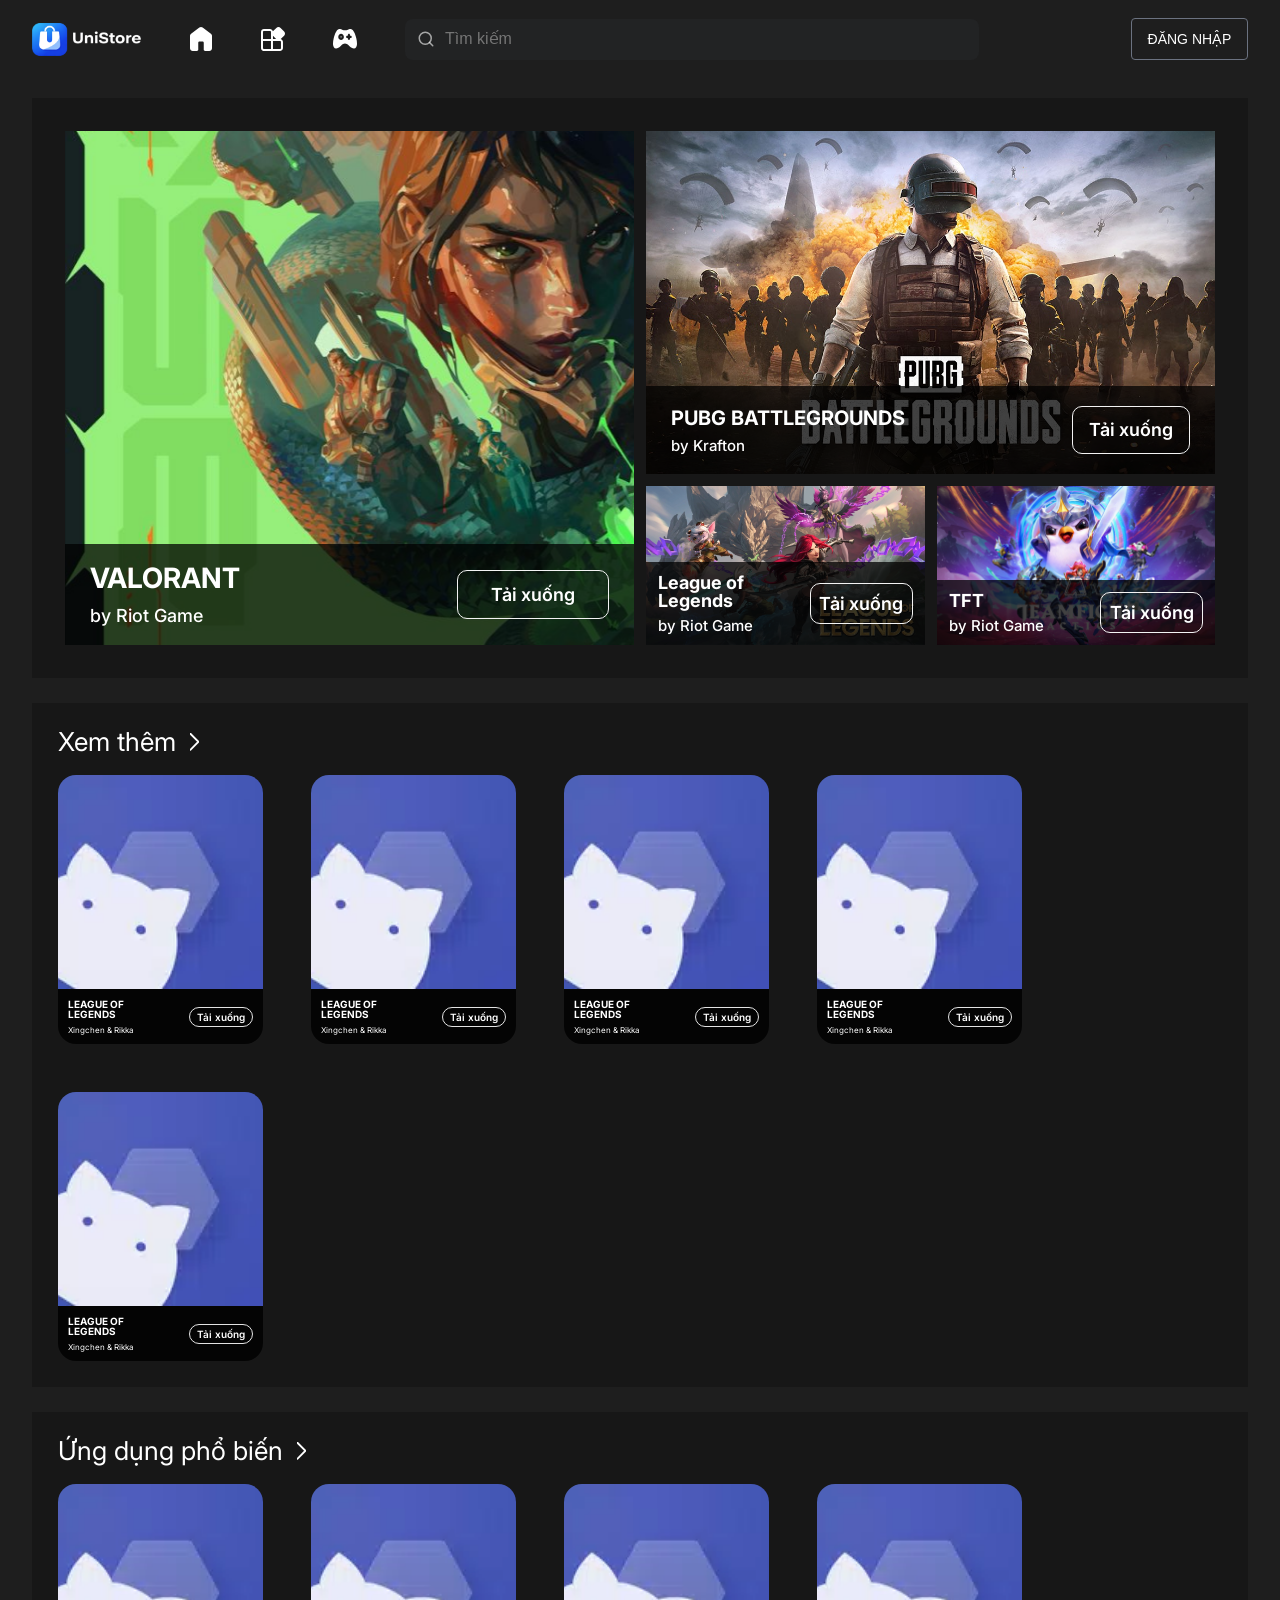
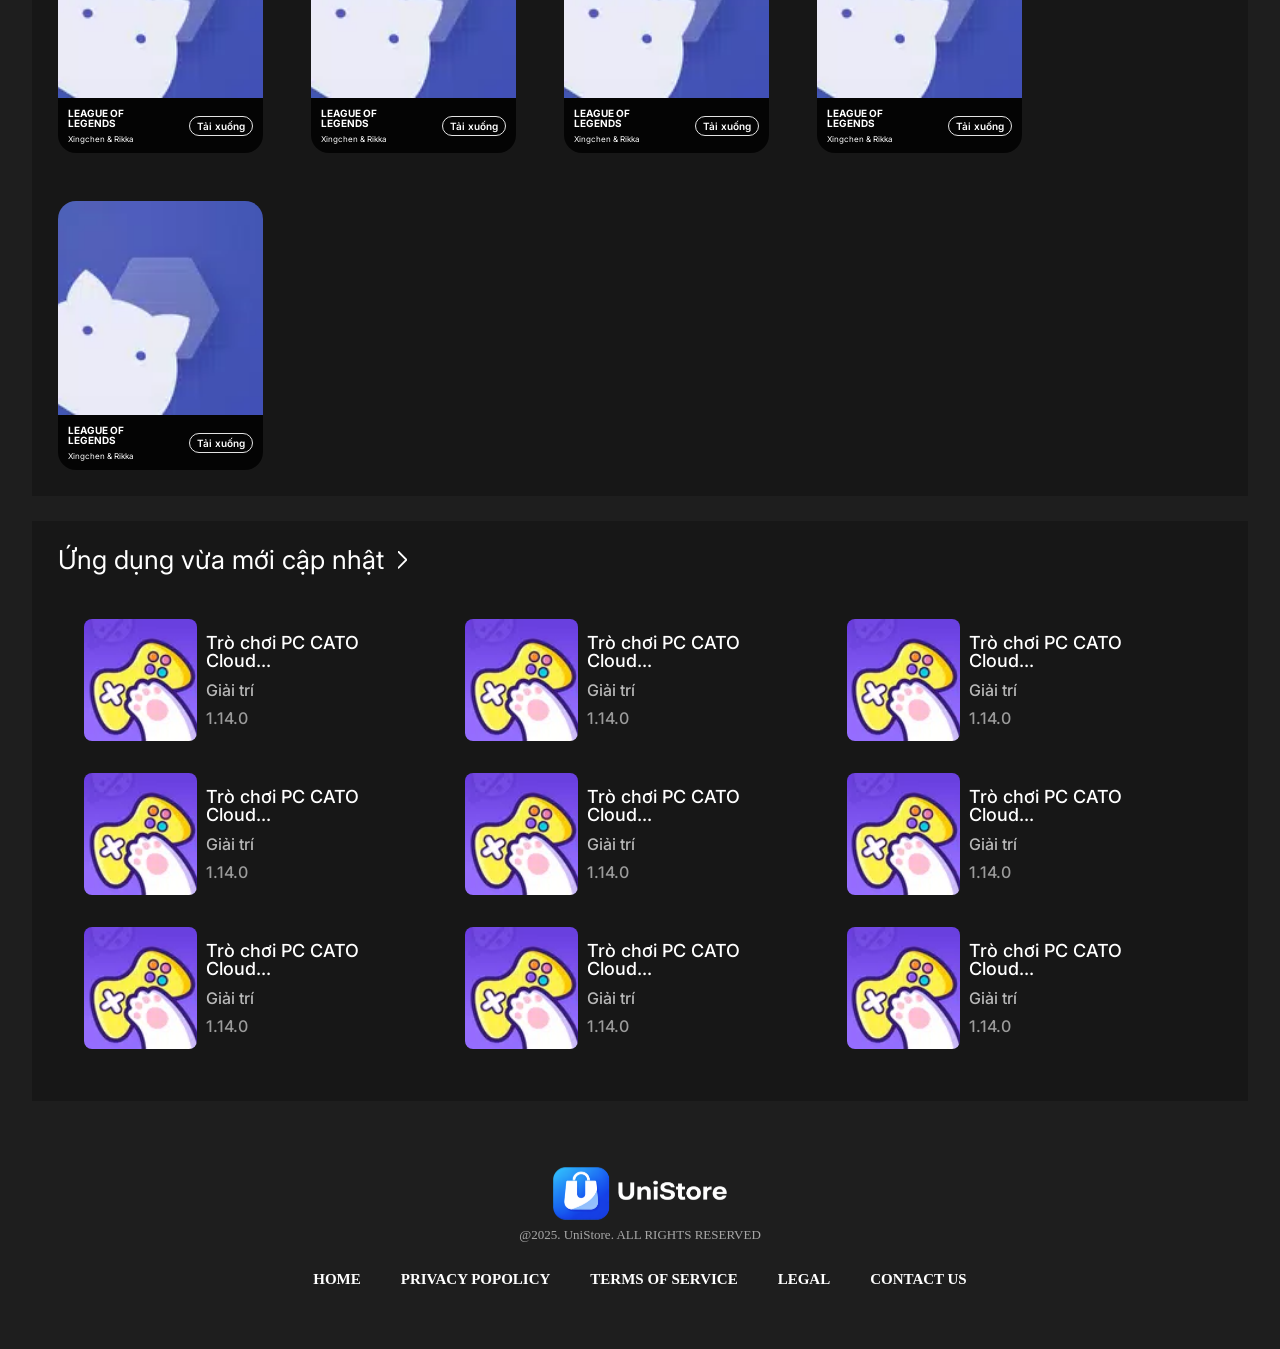
==== commit eff68e8a: "xog trang chủ nhưng ch res =)))" ====
--- a/index.html
+++ b/index.html
@@ -6,28 +6,54 @@
     <link rel="stylesheet" href="css/style-home.css">
     <link rel="stylesheet" href="css/style-header.css">
     <link rel="stylesheet" href="css/style-footer.css">
-    <link rel="stylesheet" href="css/style-detail.css">
     <title>UniStore</title>
 </head>
 <body style="background-color: #1E1E1E;">
     <header></header>
-
     <div class="body">
         <div class="container">
             <section class="section1">
                 <div class="section1-container">
                     <div class="section1-left">
+                        <div class="section1-content">
+                            <div class="section1-content-tittle">
+                                <p class="section1-content-tittle-top">VALORANT</p>
+                                <p class="section1-content-tittle-text">by Riot Game</p>
+                            </div>
+                            <a href ="detail.html" class="section1-content-dowload">Tải xuống</a>
+                        </div>
                         <img src="img/home/background-val.png" alt="">
                     </div>
                     <div class="section1-right">
                         <div class="section1-right-top">
+                            <div class="section1-content">
+                                <div class="section1-content-tittle">
+                                    <p class="section1-content-tittle-top">PUBG BATTLEGROUNDS</p>
+                                    <p class="section1-content-tittle-text">by Krafton</p>
+                                </div>
+                                <a href ="detail.html" class="section1-content-dowload">Tải xuống</a>
+                            </div>
                             <img src="img/home/background-pubg.png" alt="">
                         </div>
                         <div class="section1-right-bottom">
                             <div class="section1-right-bottom-in">
+                                <div class="section1-content">
+                                    <div class="section1-content-tittle">
+                                        <p class="section1-content-tittle-top">League of Legends</p>
+                                        <p class="section1-content-tittle-text">by Riot Game</p>
+                                    </div>
+                                    <a href ="detail.html" class="section1-content-dowload">Tải xuống</a>
+                                </div>
                                 <img src="img/home/background-LOL.png" alt="">
                             </div>
                             <div class="section1-right-bottom-in">
+                            <div class="section1-content">
+                                <div class="section1-content-tittle">
+                                    <p class="section1-content-tittle-top">TFT</p>
+                                    <p class="section1-content-tittle-text">by Riot Game</p>
+                                </div>
+                                <a href ="detail.html" class="section1-content-dowload">Tải xuống</a>
+                            </div>
                             <img src="img/home/background-game-gi-hog-biet.png" alt="">
                             </div>
                         </div>
@@ -35,229 +61,247 @@
                 </div>
             </section>
             <section class="section2">
-                <div class="section2-container">
-                    <div class="section-tittle">Game</div>
-                    <div class="section2-carousel">
-                        <div class="section2-carousel-container ">
-                            <a href="detail.html" class="section2-carousel-item">
-                                <img src="img/home/item-carousel1.png" alt="">
-                            </a>
-                            <a href="detail.html" class="section2-carousel-item">
-                                <img src="img/home/item-carousel1.png" alt="">
-                            </a>
-                            <a href="detail.html" class="section2-carousel-item">
-                                <img src="img/home/item-carousel1.png" alt="">
-                            </a>
-                            <a href="detail.html" class="section2-carousel-item">
-                                <img src="img/home/item-carousel1.png" alt="">
-                            </a>
-                            <a href="detail.html" class="section2-carousel-item">
-                                <img src="img/home/item-carousel1.png" alt="">
-                            </a>
-                            <a href="detail.html" class="section2-carousel-item">
-                                <img src="img/home/item-carousel1.png" alt="">
-                            </a>
-                        </div>
-                    </div>
-                    <div class="section-control">
-                        <button class="section-control-btn "><img src="img/home/ico-arrow-left.svg" alt=""></button>
-                        <button class="section-control-btn"><img src="img/home/ico-arrow-right.svg" alt=""></button>
-                    </div>
+                <div class="section-container">
+                    <a href="all.html" class="section-tittle">
+                        <div class="section-tittle-text">Xem thêm</div>
+                        <div class="section-tittle-arrow"></div>
+                    </a>
+                <div class="section-list">
+                    <div class="section-list-container">
+                        <div class="section-list-item">
+                            <div class="section-list-item-img"><img src="img/home/background-items.png" alt=""></div>
+                            <div class="section-list-item-content">
+                                <div class="section-list-item-content-left">
+                                    <p class="section-list-item-content-left-tittle">LEAGUE OF LEGENDS</p>
+                                    <p class="section-list-item-content-left-text">Xingchen & Rikka</p>
+                                </div>
+                                <div class="section-list-item-content-right">
+                                    <a href="detail.html" class="section-list-item-content-right-btn">Tải xuống   </a>
+                                </div>
+                            </div>
+                        </div>
+                        <div class="section-list-item">
+                            <div class="section-list-item-img"><img src="img/home/background-items.png" alt=""></div>
+                            <div class="section-list-item-content">
+                                <div class="section-list-item-content-left">
+                                    <p class="section-list-item-content-left-tittle">LEAGUE OF LEGENDS</p>
+                                    <p class="section-list-item-content-left-text">Xingchen & Rikka</p>
+                                </div>
+                                <div class="section-list-item-content-right">
+                                    <a href="detail.html" class="section-list-item-content-right-btn">Tải xuống   </a>
+                                </div>
+                            </div>
+                        </div>
+                        <div class="section-list-item">
+                            <div class="section-list-item-img"><img src="img/home/background-items.png" alt=""></div>
+                            <div class="section-list-item-content">
+                                <div class="section-list-item-content-left">
+                                    <p class="section-list-item-content-left-tittle">LEAGUE OF LEGENDS</p>
+                                    <p class="section-list-item-content-left-text">Xingchen & Rikka</p>
+                                </div>
+                                <div class="section-list-item-content-right">
+                                    <a href="detail.html" class="section-list-item-content-right-btn">Tải xuống   </a>
+                                </div>
+                            </div>
+                        </div>
+                        <div class="section-list-item">
+                            <div class="section-list-item-img"><img src="img/home/background-items.png" alt=""></div>
+                            <div class="section-list-item-content">
+                                <div class="section-list-item-content-left">
+                                    <p class="section-list-item-content-left-tittle">LEAGUE OF LEGENDS</p>
+                                    <p class="section-list-item-content-left-text">Xingchen & Rikka</p>
+                                </div>
+                                <div class="section-list-item-content-right">
+                                    <a href="detail.html" class="section-list-item-content-right-btn">Tải xuống   </a>
+                                </div>
+                            </div>
+                        </div>
+                        <div class="section-list-item">
+                            <div class="section-list-item-img"><img src="img/home/background-items.png" alt=""></div>
+                            <div class="section-list-item-content">
+                                <div class="section-list-item-content-left">
+                                    <p class="section-list-item-content-left-tittle">LEAGUE OF LEGENDS</p>
+                                    <p class="section-list-item-content-left-text">Xingchen & Rikka</p>
+                                </div>
+                                <div class="section-list-item-content-right">
+                                    <a href="detail.html" class="section-list-item-content-right-btn">Tải xuống   </a>
+                                </div>
+                            </div>
+                        </div>
+                    </div>
+                </div>
                 </div>
             </section>
             <section class="section3">
-                <div class="section3-container">
-                    <div class="section-tittle">Ứng dụng</div>
-                    <div class="section3-carousel">
-                        <div class="section3-carousel-container">
-                            <a href="detail.html" class="section3-carousel-item">
-                                <div class="section3-carousel-item-top">
-                                    <img src="img/home/ico-val.svg" alt="">
-                                    <div class="section3-carousel-item-top-content">
-                                        <div class="section3-carousel-item-top-content-tittle">VALORANT</div>
-                                        <div class="section3-carousel-item-top-content-text">Hành động - Chiến thuật</div>
-                                    </div>
-                                </div>
-                                <div class="section3-carousel-item-bottom">
-                                    <div class="section3-carousel-item-bottom-tag">RIOT GAMES</div>
-                                    <div class="section3-carousel-item-bottom-rate">
-                                        <div class="section3-carousel-item-bottom-rate-box">
-                                            <img src="img/home/ico-view.svg" alt="">
-                                            <p>33.4k</p>
-                                        </div>
-                                        <div class="section3-carousel-item-bottom-rate-box">
-                                            <img src="img/home/ico-down.svg" alt="">
-                                            <p>15.7k</p>
-                                        </div>
-                                    </div>
-                                </div>
-                            </a>
-                            <a href="detail.html" class="section3-carousel-item">
-                                <div class="section3-carousel-item-top">
-                                    <img src="img/home/ico-val.svg" alt="">
-                                    <div class="section3-carousel-item-top-content">
-                                        <div class="section3-carousel-item-top-content-tittle">VALORANT</div>
-                                        <div class="section3-carousel-item-top-content-text">Hành động - Chiến thuật</div>
-                                    </div>
-                                </div>
-                                <div class="section3-carousel-item-bottom">
-                                    <div class="section3-carousel-item-bottom-tag">RIOT GAMES</div>
-                                    <div class="section3-carousel-item-bottom-rate">
-                                        <div class="section3-carousel-item-bottom-rate-box">
-                                            <img src="img/home/ico-view.svg" alt="">
-                                            <p>33.4k</p>
-                                        </div>
-                                        <div class="section3-carousel-item-bottom-rate-box">
-                                            <img src="img/home/ico-down.svg" alt="">
-                                            <p>15.7k</p>
-                                        </div>
-                                    </div>
-                                </div>
-                            </a>
-                            <a href="detail.html" class="section3-carousel-item">
-                                <div class="section3-carousel-item-top">
-                                    <img src="img/home/ico-val.svg" alt="">
-                                    <div class="section3-carousel-item-top-content">
-                                        <div class="section3-carousel-item-top-content-tittle">VALORANT</div>
-                                        <div class="section3-carousel-item-top-content-text">Hành động - Chiến thuật</div>
-                                    </div>
-                                </div>
-                                <div class="section3-carousel-item-bottom">
-                                    <div class="section3-carousel-item-bottom-tag">RIOT GAMES</div>
-                                    <div class="section3-carousel-item-bottom-rate">
-                                        <div class="section3-carousel-item-bottom-rate-box">
-                                            <img src="img/home/ico-view.svg" alt="">
-                                            <p>33.4k</p>
-                                        </div>
-                                        <div class="section3-carousel-item-bottom-rate-box">
-                                            <img src="img/home/ico-down.svg" alt="">
-                                            <p>15.7k</p>
-                                        </div>
-                                    </div>
-                                </div>
-                            </a>
-                            <a href="detail.html" class="section3-carousel-item">
-                                <div class="section3-carousel-item-top">
-                                    <img src="img/home/ico-val.svg" alt="">
-                                    <div class="section3-carousel-item-top-content">
-                                        <div class="section3-carousel-item-top-content-tittle">VALORANT</div>
-                                        <div class="section3-carousel-item-top-content-text">Hành động - Chiến thuật</div>
-                                    </div>
-                                </div>
-                                <div class="section3-carousel-item-bottom">
-                                    <div class="section3-carousel-item-bottom-tag">RIOT GAMES</div>
-                                    <div class="section3-carousel-item-bottom-rate">
-                                        <div class="section3-carousel-item-bottom-rate-box">
-                                            <img src="img/home/ico-view.svg" alt="">
-                                            <p>33.4k</p>
-                                        </div>
-                                        <div class="section3-carousel-item-bottom-rate-box">
-                                            <img src="img/home/ico-down.svg" alt="">
-                                            <p>15.7k</p>
-                                        </div>
-                                    </div>
-                                </div>
-                            </a>
-                        </div>
-                    </div>
-                    <div class="section-control">
-                        <button class="section-control-btn"><img src="img/home/ico-arrow-left.svg" alt=""></button>
-                        <button class="section-control-btn"><img src="img/home/ico-arrow-right.svg" alt=""></button>
-                    </div>
+                <div class="section-container">
+                    <a href="all.html" class="section-tittle">
+                        <div class="section-tittle-text">Ứng dụng phổ biến</div>
+                        <div class="section-tittle-arrow"></div>
+                    </a>
+                <div class="section-list">
+                    <div class="section-list-container">
+                        <div class="section-list-item">
+                            <div class="section-list-item-img"><img src="img/home/background-items.png" alt=""></div>
+                            <div class="section-list-item-content">
+                                <div class="section-list-item-content-left">
+                                    <p class="section-list-item-content-left-tittle">LEAGUE OF LEGENDS</p>
+                                    <p class="section-list-item-content-left-text">Xingchen & Rikka</p>
+                                </div>
+                                <div class="section-list-item-content-right">
+                                    <a href="detail.html" class="section-list-item-content-right-btn">Tải xuống   </a>
+                                </div>
+                            </div>
+                        </div>
+                        <div class="section-list-item">
+                            <div class="section-list-item-img"><img src="img/home/background-items.png" alt=""></div>
+                            <div class="section-list-item-content">
+                                <div class="section-list-item-content-left">
+                                    <p class="section-list-item-content-left-tittle">LEAGUE OF LEGENDS</p>
+                                    <p class="section-list-item-content-left-text">Xingchen & Rikka</p>
+                                </div>
+                                <div class="section-list-item-content-right">
+                                    <a href="detail.html" class="section-list-item-content-right-btn">Tải xuống   </a>
+                                </div>
+                            </div>
+                        </div>
+                        <div class="section-list-item">
+                            <div class="section-list-item-img"><img src="img/home/background-items.png" alt=""></div>
+                            <div class="section-list-item-content">
+                                <div class="section-list-item-content-left">
+                                    <p class="section-list-item-content-left-tittle">LEAGUE OF LEGENDS</p>
+                                    <p class="section-list-item-content-left-text">Xingchen & Rikka</p>
+                                </div>
+                                <div class="section-list-item-content-right">
+                                    <a href="detail.html" class="section-list-item-content-right-btn">Tải xuống   </a>
+                                </div>
+                            </div>
+                        </div>
+                        <div class="section-list-item">
+                            <div class="section-list-item-img"><img src="img/home/background-items.png" alt=""></div>
+                            <div class="section-list-item-content">
+                                <div class="section-list-item-content-left">
+                                    <p class="section-list-item-content-left-tittle">LEAGUE OF LEGENDS</p>
+                                    <p class="section-list-item-content-left-text">Xingchen & Rikka</p>
+                                </div>
+                                <div class="section-list-item-content-right">
+                                    <a href="detail.html" class="section-list-item-content-right-btn">Tải xuống   </a>
+                                </div>
+                            </div>
+                        </div>
+                        <div class="section-list-item">
+                            <div class="section-list-item-img"><img src="img/home/background-items.png" alt=""></div>
+                            <div class="section-list-item-content">
+                                <div class="section-list-item-content-left">
+                                    <p class="section-list-item-content-left-tittle">LEAGUE OF LEGENDS</p>
+                                    <p class="section-list-item-content-left-text">Xingchen & Rikka</p>
+                                </div>
+                                <div class="section-list-item-content-right">
+                                    <a href="detail.html" class="section-list-item-content-right-btn">Tải xuống   </a>
+                                </div>
+                            </div>
+                        </div>
+                    </div>
+                </div>
                 </div>
             </section>
-    <div class="similar">
-        <h2>Gợi Ý</h2>
-        <div class="simi--box">
-            <div class="simi--img">
-                <img src="./img/detail/img (1).png" alt="">
-            </div>
-            <div class="simi--item">
-                <div class="simi--1">
-                    <img src="./img/detail/image 41.png" alt="">
-                    <div class="simi--a">
-                        <h4>PUBG: BATTLEGROUNDS</h4>
-                        <h5>Giải Trí - Hành động</h5>
-                        <p>LAND, LOOT, SURVIVE!<br>Play PUBG: BATTLEGROUNDS for free.<br>
-                            Land on strategic locations, loot weapons and supplies, and survive to become the last team
-                            standing …<br>Squad up and join the Battlegrounds for the original Battle Royale experience
-                            that only PUBG: BATTLEGROUNDS can offer.</p>
-                        <button>TẢI VỀ NGAY</button>
-                    </div>
-                </div>
-                <div class="simi--1">
-                    <img src="./img/detail/image 41.png" alt="">
-                    <div class="simi--a">
-                        <h4>PUBG: BATTLEGROUNDS</h4>
-                        <h5>Giải Trí - Hành động</h5>
-                        <p>LAND, LOOT, SURVIVE!<br>Play PUBG: BATTLEGROUNDS for free.<br>
-                            Land on strategic locations, loot weapons and supplies, and survive to become the last team
-                            standing …<br>Squad up and join the Battlegrounds for the original Battle Royale experience
-                            that only PUBG: BATTLEGROUNDS can offer.</p>
-                        <button>TẢI VỀ NGAY</button>
-                    </div>
-                </div>
-                <div class="simi--1">
-                    <img src="./img/detail/image 41.png" alt="">
-                    <div class="simi--a">
-                        <h4>PUBG: BATTLEGROUNDS</h4>
-                        <h5>Giải Trí - Hành động</h5>
-                        <p>LAND, LOOT, SURVIVE!<br>Play PUBG: BATTLEGROUNDS for free.<br>
-                            Land on strategic locations, loot weapons and supplies, and survive to become the last team
-                            standing …<br>Squad up and join the Battlegrounds for the original Battle Royale experience
-                            that only PUBG: BATTLEGROUNDS can offer.</p>
-                        <button>TẢI VỀ NGAY</button>
-                    </div>
-                </div>
-                <div class="simi--1">
-                    <img src="./img/detail/image 41.png" alt="">
-                    <div class="simi--a">
-                        <h4>PUBG: BATTLEGROUNDS</h4>
-                        <h5>Giải Trí - Hành động</h5>
-                        <p>LAND, LOOT, SURVIVE!<br>Play PUBG: BATTLEGROUNDS for free.<br>
-                            Land on strategic locations, loot weapons and supplies, and survive to become the last team
-                            standing …<br>Squad up and join the Battlegrounds for the original Battle Royale experience
-                            that only PUBG: BATTLEGROUNDS can offer.</p>
-                        <button>TẢI VỀ NGAY</button>
-                    </div>
-                </div>
-                <div class="simi--1">
-                    <img src="./img/detail/image 41.png" alt="">
-                    <div class="simi--a">
-                        <h4>PUBG: BATTLEGROUNDS</h4>
-                        <h5>Giải Trí - Hành động</h5>
-                        <p>LAND, LOOT, SURVIVE!<br>Play PUBG: BATTLEGROUNDS for free.<br>
-                            Land on strategic locations, loot weapons and supplies, and survive to become the last team
-                            standing …<br>Squad up and join the Battlegrounds for the original Battle Royale experience
-                            that only PUBG: BATTLEGROUNDS can offer.</p>
-                        <button>TẢI VỀ NGAY</button>
-                    </div>
-                </div>
-                <div class="simi--1">
-                    <img src="./img/detail/image 41.png" alt="">
-                    <div class="simi--a">
-                        <h4>PUBG: BATTLEGROUNDS</h4>
-                        <h5>Giải Trí - Hành động</h5>
-                        <p>LAND, LOOT, SURVIVE!<br>Play PUBG: BATTLEGROUNDS for free.<br>
-                            Land on strategic locations, loot weapons and supplies, and survive to become the last team
-                            standing …<br>Squad up and join the Battlegrounds for the original Battle Royale experience
-                            that only PUBG: BATTLEGROUNDS can offer.</p>
-                        <button>TẢI VỀ NGAY</button>
-                    </div>
-                </div>     
-            </div>
-        </div>
-    </div>
+            <section class="section3">
+                <div class="section-container">
+                    <a href="#" class="section-tittle">
+                        <div class="section-tittle-text">Ứng dụng vừa mới cập nhật</div>
+                        <div class="section-tittle-arrow"></div>
+                    </a>
+                    <div class="section3-list">
+                        <div class="section3-list-container">
+                            <div class="section3-list-container-col">
+                                <div class="section3-list-container-col-item">
+                                    <img src="img/home/backgroundd-item-2.png" alt="">
+                                    <div class="section3-list-container-col-item-content">
+                                        <p class="section3-list-container-col-item-content-tittle">Trò chơi PC CATO Cloud...</p>
+                                        <p class="section3-list-container-col-item-content-text">Giải trí</p>
+                                        <p class="section3-list-container-col-item-content-pb">1.14.0</p>
+                                    </div>
+                                </div>
+                                <div class="section3-list-container-col-item">
+                                    <img src="img/home/backgroundd-item-2.png" alt="">
+                                    <div class="section3-list-container-col-item-content">
+                                        <p class="section3-list-container-col-item-content-tittle">Trò chơi PC CATO Cloud...</p>
+                                        <p class="section3-list-container-col-item-content-text">Giải trí</p>
+                                        <p class="section3-list-container-col-item-content-pb">1.14.0</p>
+                                    </div>
+                                </div>
+                                <div class="section3-list-container-col-item">
+                                    <img src="img/home/backgroundd-item-2.png" alt="">
+                                    <div class="section3-list-container-col-item-content">
+                                        <p class="section3-list-container-col-item-content-tittle">Trò chơi PC CATO Cloud...</p>
+                                        <p class="section3-list-container-col-item-content-text">Giải trí</p>
+                                        <p class="section3-list-container-col-item-content-pb">1.14.0</p>
+                                    </div>
+                                </div>
+                            </div>
+                            <div class="section3-list-container-col">
+                                <div class="section3-list-container-col-item">
+                                    <img src="img/home/backgroundd-item-2.png" alt="">
+                                    <div class="section3-list-container-col-item-content">
+                                        <p class="section3-list-container-col-item-content-tittle">Trò chơi PC CATO Cloud...</p>
+                                        <p class="section3-list-container-col-item-content-text">Giải trí</p>
+                                        <p class="section3-list-container-col-item-content-pb">1.14.0</p>
+                                    </div>
+                                </div>
+                                <div class="section3-list-container-col-item">
+                                    <img src="img/home/backgroundd-item-2.png" alt="">
+                                    <div class="section3-list-container-col-item-content">
+                                        <p class="section3-list-container-col-item-content-tittle">Trò chơi PC CATO Cloud...</p>
+                                        <p class="section3-list-container-col-item-content-text">Giải trí</p>
+                                        <p class="section3-list-container-col-item-content-pb">1.14.0</p>
+                                    </div>
+                                </div>
+                                <div class="section3-list-container-col-item">
+                                    <img src="img/home/backgroundd-item-2.png" alt="">
+                                    <div class="section3-list-container-col-item-content">
+                                        <p class="section3-list-container-col-item-content-tittle">Trò chơi PC CATO Cloud...</p>
+                                        <p class="section3-list-container-col-item-content-text">Giải trí</p>
+                                        <p class="section3-list-container-col-item-content-pb">1.14.0</p>
+                                    </div>
+                                </div>
+                            </div>
+                            <div class="section3-list-container-col">
+                                <div class="section3-list-container-col-item">
+                                    <img src="img/home/backgroundd-item-2.png" alt="">
+                                    <div class="section3-list-container-col-item-content">
+                                        <p class="section3-list-container-col-item-content-tittle">Trò chơi PC CATO Cloud...</p>
+                                        <p class="section3-list-container-col-item-content-text">Giải trí</p>
+                                        <p class="section3-list-container-col-item-content-pb">1.14.0</p>
+                                    </div>
+                                </div>
+                                <div class="section3-list-container-col-item">
+                                    <img src="img/home/backgroundd-item-2.png" alt="">
+                                    <div class="section3-list-container-col-item-content">
+                                        <p class="section3-list-container-col-item-content-tittle">Trò chơi PC CATO Cloud...</p>
+                                        <p class="section3-list-container-col-item-content-text">Giải trí</p>
+                                        <p class="section3-list-container-col-item-content-pb">1.14.0</p>
+                                    </div>
+                                </div>
+                                <div class="section3-list-container-col-item">
+                                    <img src="img/home/backgroundd-item-2.png" alt="">
+                                    <div class="section3-list-container-col-item-content">
+                                        <p class="section3-list-container-col-item-content-tittle">Trò chơi PC CATO Cloud...</p>
+                                        <p class="section3-list-container-col-item-content-text">Giải trí</p>
+                                        <p class="section3-list-container-col-item-content-pb">1.14.0</p>
+                                    </div>
+                                </div>
+                            </div>
 
+                        </div>
+                    </div>
 
-
-
+                </div>
+            </section>
+            
         </div>
     </div>
     <footer></footer>
     <script src="js/header.js"></script>
     <script src="js/header-search-mobile.js"></script>
     <script src="js/footer.js"></script>
-    <script src="https://cdn.jsdelivr.net/npm/bootstrap@5.3.3/dist/js/bootstrap.bundle.min.js"></script>
 </body> 
 </html>
--- a/css/style-home.css
+++ b/css/style-home.css
@@ -1,3 +1,4 @@
+@import url('https://fonts.googleapis.com/css2?family=Inter:ital,opsz,wght@0,14..32,100..900;1,14..32,100..900&display=swap');
 *{
     padding: 0;
     margin: 0;
@@ -11,6 +12,7 @@
     --button-primary-hover: ;
     --border-button-primary: #F3F3F3;
     --border-button-secondary: #6B7280;
+    --main-font: "Inter";
 }
 body{
     background-color: var(--main-backgournd);
@@ -19,38 +21,13 @@
     width: 100%;
     display: flex;
 }
-.left{
-    width: 84px;
-    background-color: var(--surface--background);
-    padding-top: 80px;
-    display: flex;
-    flex-direction: column;
-    align-items: center;
-    gap: 68px;
-}
-.left a{
-    display: block;
-    width: 100%;
-    min-height: 65px;
-    padding: 10px 0;
-    display: flex;
-    justify-content: center;
-    align-items: center;
-}
-.nav-active{
-    border-left: 2px solid #163FE4;
-}
-.left a:not(.nav-active):hover{
-     border-left: 2px solid #163FE4;
-     border-right: 2px solid var(--surface--background);
-}
 .container{
     width: 100%;
     display: flex;
     overflow: hidden;
-    padding: 33px 0;
-    flex-direction: column;
-    gap: 100px;
+    padding: 20px 0;
+    flex-direction: column;
+    gap: 25px;
     background-color: var(--main-backgournd);
 }
 .section1{
@@ -60,207 +37,370 @@
 }
 .section1-container{
     width: 95%;
-    max-width: 1705px;
-    display: flex;
-    gap: 22px;
+    max-width: 1288px;
+    min-height: 580px;
+    display: flex;
+    gap: 12px;
+    background-color: #00000038;
+    padding: 33px;
 }
 .section1-left{
     position: relative;
     width: 100%;
-    max-width: 1053px;
+    max-width: 580px;
+    display: flex;
+    align-items: flex-end;
+    overflow: hidden;
 }
 .section1-left img{
     position: absolute;
-    width: 100%;
-    height: 100%;
+    object-position: center;
     object-fit: cover;
     transform: rotateY(-180deg);
     z-index: 1;
+    width: 1424px;
+    min-height: 580px;
 }
 .section1-right{
     width: 100%;
     max-width: 630px;
     display: flex;
     flex-direction: column;
-    gap: 16px;
+    gap: 12px;
+}
+.section1-right-top{
+    position: relative;
+    width: 100%;
+    min-height: 343px;
+    display: flex;
+    align-items: flex-end;
 }
 .section1-right img{
-    width: 100%;
+    position: absolute;
+    width: 100%;
+    height: 100%;
     object-fit: cover;
+    z-index: 1;
 }
 .section1-right-bottom{
     width: 100%;
     display: flex;
-    gap: 14px;
+    gap: 12px;
+    height: 100%;
 }
 .section1-right-bottom img{
+    position: absolute;
     width: 100%;
     height: 100%;
     object-fit: cover;
+    z-index: 1;
 }
 .section1-right-bottom-in{
-    width: 100%;
-    height: 100%;
-}
-.section2{
-    width: 100%;
-    display: flex;
-    justify-content: center;
-}
-.section2-container{
-    width: 95%;
-    max-width: 1800px;
-    display: flex;
-    flex-direction: column;
-    gap: 33px;
+    position: relative;
+    width: 100%;
+    height: 100%;
+    display: flex;
+    align-items: flex-end;
+}
+.section1-content{
+    width: 100%;
+    display: flex;
+    justify-content: space-between;
     align-items: center;
-}
-.section-tittle{
-    width: 100%;
+    gap: 20px;
+    background: #000000BD;
+    z-index: 2;
+}
+.section1-left .section1-content,
+.section1-right-top .section1-content{
+    padding: 20px 25px;
+}
+.section1-right-bottom .section1-content{
+    padding: 12px;
+}
+.section1-content-tittle{
+    display: flex;
+    flex-direction: column;
+}
+.section1-content-tittle-top{
+    font-family: var(--main-font);
     font-weight: 700;
     font-style: Bold;
-    font-size: 40px;
-    line-height: 100%;
-    letter-spacing: 0%;
-    color: var(--text-primary);
-}
-.section2-carousel{
+    line-height: 100%;
+    letter-spacing: 0%;
+    color: var(--text-primary);
+}
+.section1-content-tittle-text{
+    font-family: var(--main-font);
+    font-weight: 500;
+    line-height: 100%;
+    letter-spacing: 0%;
+    color: var(--text-primary);
+
+}
+.section1-content-dowload{
+    width: 100%;
+    border: 0;
+    border: 1px solid var(--border-button-primary);
+    background: transparent;
+    border-radius: 10px;
+    font-family: var(--main-font);
+    font-weight: 600;
+    font-size: 18px;
+    line-height: 100%;
+    letter-spacing: 0%;
+    color: var(--text-primary);
+    text-align: center;
+    display: flex;
+    justify-content: center;
+    align-items: center;
+    text-decoration: none;
+}
+.section1-left .section1-content-tittle{
+    gap: 15px;
+}
+.section1-right-top .section1-content-tittle{
+    gap: 10px;
+}
+.section1-right-bottom .section1-content-tittle{
+    gap: 8px;
+}
+.section1-left .section1-content-tittle-top{
+    font-size: 28px;
+}
+.section1-right-top .section1-content-tittle-top{
+    font-size: 20px;
+}
+.section1-right-bottom .section1-content-tittle-top{
+    font-size: 18px;
+}
+.section1-left .section1-content-tittle-text{
+    font-size: 18px;
+}
+.section1-right-top .section1-content-tittle-text{
+    font-size: 15px;
+}
+.section1-right-bottom .section1-content-tittle-text{
+    font-size: 15px;
+}
+.section1-left .section1-content-dowload{
+    max-width: 152px;
+    min-height: 49px;
+}
+.section1-right-top .section1-content-dowload{
+    max-width: 118px;
+    min-height: 48px;
+}
+.section1-right-bottom .section1-content-dowload{
+    max-width: 103px;
+    min-height: 41px;
+}
+
+
+
+
+.section2{
+    width: 100%;
+    display: flex;
+    justify-content: center;    
+}
+.section-container{
     width: 95%;
-    max-width: 1728px;
+    padding: 26px;
+    max-width: 1288px;
+    background: #00000038;
+    display: flex;
+    flex-direction: column;
+    gap: 20px;
+
+}
+.section-tittle{
+    width: fit-content;
+    display: flex;
+    gap: 14px;
+    align-items: center;
+    text-decoration: none;
+}
+.section-tittle-text{
+    font-family: var(--main-font);
+    font-weight: 400;
+    font-size: 26px;
+    line-height: 100%;
+    letter-spacing: 0%;
+    
+    color: var(--text-primary);
+}
+.section-tittle-arrow{
+width: 8.75px;
+    height: 17.5px;
+    display: inline-block;
+    background-color: var(--text-primary);
+    -webkit-mask-image: url('../img/home/arrow-right.svg');
+    mask-image: url('../img/home/arrow-right.svg'); 
+    -webkit-mask-repeat: no-repeat;
+    mask-repeat: no-repeat;
+    -webkit-mask-size: cover;
+    mask-size: cover;
+    -webkit-mask-position: center;
+    mask-position: center;
+}
+
+.section-list{
+    width: 100%;
+}
+.section-list-container{
+    width: 100%;
+    display: flex;
+    gap: 48px;
+    flex-wrap: wrap;
+    justify-content: flex-start;
+}
+.section-list-item{
+    width: 100%;
+    max-width: 205px;
     overflow: hidden;
-}
-.section2-carousel-container{
-    width: 1728px;
-    display: flex;
-    gap: 48px;
-}
-.section2-carousel-item{
-    display: block;
-    cursor: pointer;
-    width: 248px;
-    height: 297px;
-}
-.section2-carousel-item img{
+    border-radius: 18px;
+}
+.section-list-item-img{
+    width: 100%;
+    height: 214px;
+}
+.section-list-item-img img{
     width: 100%;
     height: 100%;
     object-fit: cover;
 }
+.section-list-item-content{
+    width: 100%;
+    background: #000000D4;
+    padding: 10px;
+    display: flex;
+    justify-content: space-between;
+    gap: 16px;
+    align-items: center;
+}
+.section-list-item-content-left{
+    display: flex;
+    flex-direction: column;
+    gap: 7px;
+}
+.section-list-item-content-left-tittle{
+    font-family: var(--main-font);
+    font-weight: 700;
+    font-size: 10px;
+    line-height: 100%;
+    letter-spacing: 0%;
+    color: var(--text-primary);
+}
+.section-list-item-content-left-text{
+    font-family: var(--main-font);
+    font-weight: 400;
+    font-size: 8px;
+    line-height: 100%;
+    letter-spacing: 0%;
+    color: var(--text-primary);
+}
+.section-list-item-content-right-btn{
+    width: 100%;
+    width: 64px;
+    min-height: 20px;
+    background-color: transparent;
+    border: 1px solid #FFFFFFE3;
+    border-radius: 10px;
+    display: flex;
+    justify-content: center;
+    align-items: center;
+    text-decoration: none;
+    font-family: var(--main-font);
+    font-weight: 600;
+    font-size: 10px;
+    line-height: 100%;
+    letter-spacing: 0%;
+    color: var(--text-primary);
+}
 .section3{
     width: 100%;
     display: flex;
-    justify-content: center;
-}
-.section3-container{
-    width: 95%;
-    max-width: 1800px;
-    display: flex;
-    flex-direction: column;
-    gap: 33px;
-    align-items: center;
-}
-.section3-carousel{
-    width: 95%;
-    max-width: 1728px;
-    overflow: hidden;
-}
-.section3-carousel-container{
-    width: 1728px;
-    display: flex;
-    gap: 48px;
-}
-.section3-carousel-item{
-    display: block;
-    text-decoration: none;
-    width: 388px;
-    padding: 30px 12px 30px 12px;
-    background-color: var(--surface--background);
-    display: flex;
-    flex-direction: column;
-    align-items: center;
-    gap: 15px;
-}
-.section3-carousel-item-top{
-    width: 100%;
-    display: flex;
-    align-items: center;
-    gap: 28px;
-}
-.section3-carousel-item-top-content{
-    display: flex;
-    flex-direction: column;
-    gap: 8px;
-    justify-content: center;
-}
-.section3-carousel-item-top-content-tittle{
-    font-weight: 700;
-    font-style: Bold;
+    justify-content: center;    
+}
+.section3-list{
+    width: 100%;
+    padding: 26px;
+}
+.section3-list-container{
+    width: 100%;
+    display: flex;
+    gap: 32px;
+    flex-direction: column;
+}
+.section3-list-container-col{
+    width: 100%;
+    display: flex;
+    gap: 32px;
+    
+}
+.section3-list-container-col-item{
+    width: 100%;
+    max-width: 387px;
+    display: flex;
+    gap: 9px;
+}
+.section3-list-container-col-item img{
+    width: 100%;
+    max-width: 113px;
+    height: 100%;
+    min-height: 113px;
+    object-fit: cover;
+    border-radius: 8px;
+}
+.section3-list-container-col-item-content{
+    width: 100%;
+    padding: 15px 10px 15px 0px;
+    display: flex;
+    flex-direction: column;
+    gap: 12px;
+}
+.section3-list-container-col-item-content-tittle{
+    font-family: var(--main-font);
+    font-weight: 500;
     font-size: 18px;
-    line-height: 28px;
-    text-transform: uppercase;
-    color: var(--text-primary);
-}
-.section3-carousel-item-top-content-text{
-    font-family: Content;
-    font-weight: 400;
-    font-size: 14px;
-    line-height: 22px;
-    letter-spacing: 0%;
-    color: #9CA3AF;
-}
-.section3-carousel-item-bottom{
-    width: 100%;
-    padding-top: 16px;
-    border-top: 0.8px solid #ACACAC;
-    display: flex;
-    justify-content: space-between;
-    align-items: flex-end;
-}
-.section3-carousel-item-bottom-tag{
-    width: 105px;
-    height: 25px;
-    border: 1px solid #60A5FA;
-    display: flex;
-    align-items: center;
-    justify-content: center;
-    font-weight: 400;
-    font-size: 12px;
-    line-height: 16px;
-    letter-spacing: 0.6px;
-    text-transform: uppercase;
-    color: var(--text-primary);
-}
-.section3-carousel-item-bottom-rate{
-    display: flex;
-    gap: 16px;
-}
-.section3-carousel-item-bottom-rate-box{
-    display: flex;
-    gap: 4px;
-}
-.section3-carousel-item-bottom-rate-box p{
-    font-weight: 400;
-    font-size: 12px;
-    letter-spacing: 0%;
-    color: #6B7280;
-}
-.section-control{
-    width: 95%;
-    max-width: 1774px;
-    display: flex;
-    gap: 14px;
-    justify-content: flex-end;
-}
-.section-control-btn{
-    cursor: pointer;
-    width: 34px;
-    height: 34px;
-    border: 1px solid #FFFFFF8C;
-    background: #000000;
-    border-radius: 100%;
-    display: flex;
-    align-items: center;
-    justify-content: center;
-}
+    line-height: 100%;
+    letter-spacing: 0%;
+    color: var(--text-primary);
+}
+.section3-list-container-col-item-content-text{
+    font-family: var(--main-font);
+    font-weight: 500;
+    font-size: 16px;
+    line-height: 100%;
+    letter-spacing: 0%;
+    color: #B8B8B8;
+}
+.section3-list-container-col-item-content-pb{
+    font-family: var(--main-font);
+    font-weight: 500;
+    font-style: Medium;
+    font-size: 16px;
+    line-height: 100%;
+    letter-spacing: 0%; 
+    color: #B8B8B8D1;
+
+}
+
+
+
+
+
+
+
+
+
+
+
+
+
+
+
 
 
 @media(max-width: 767px){
--- a/css/style-header.css
+++ b/css/style-header.css
@@ -28,6 +28,7 @@
     gap: 40px;
 }
 .header-logo{
+    cursor: pointer;
     width: 109px;
     height: 33px;
 }
@@ -91,9 +92,8 @@
 }
 .header-login{
     cursor: pointer;
-    width: 100%;
-    max-width: 96px;
-    min-height: 38px;
+    padding: 10px;
+    min-width: 117px;
     background-color: transparent;
     border: 1px solid var(--border-button-secondary);
     border-radius: 4px;
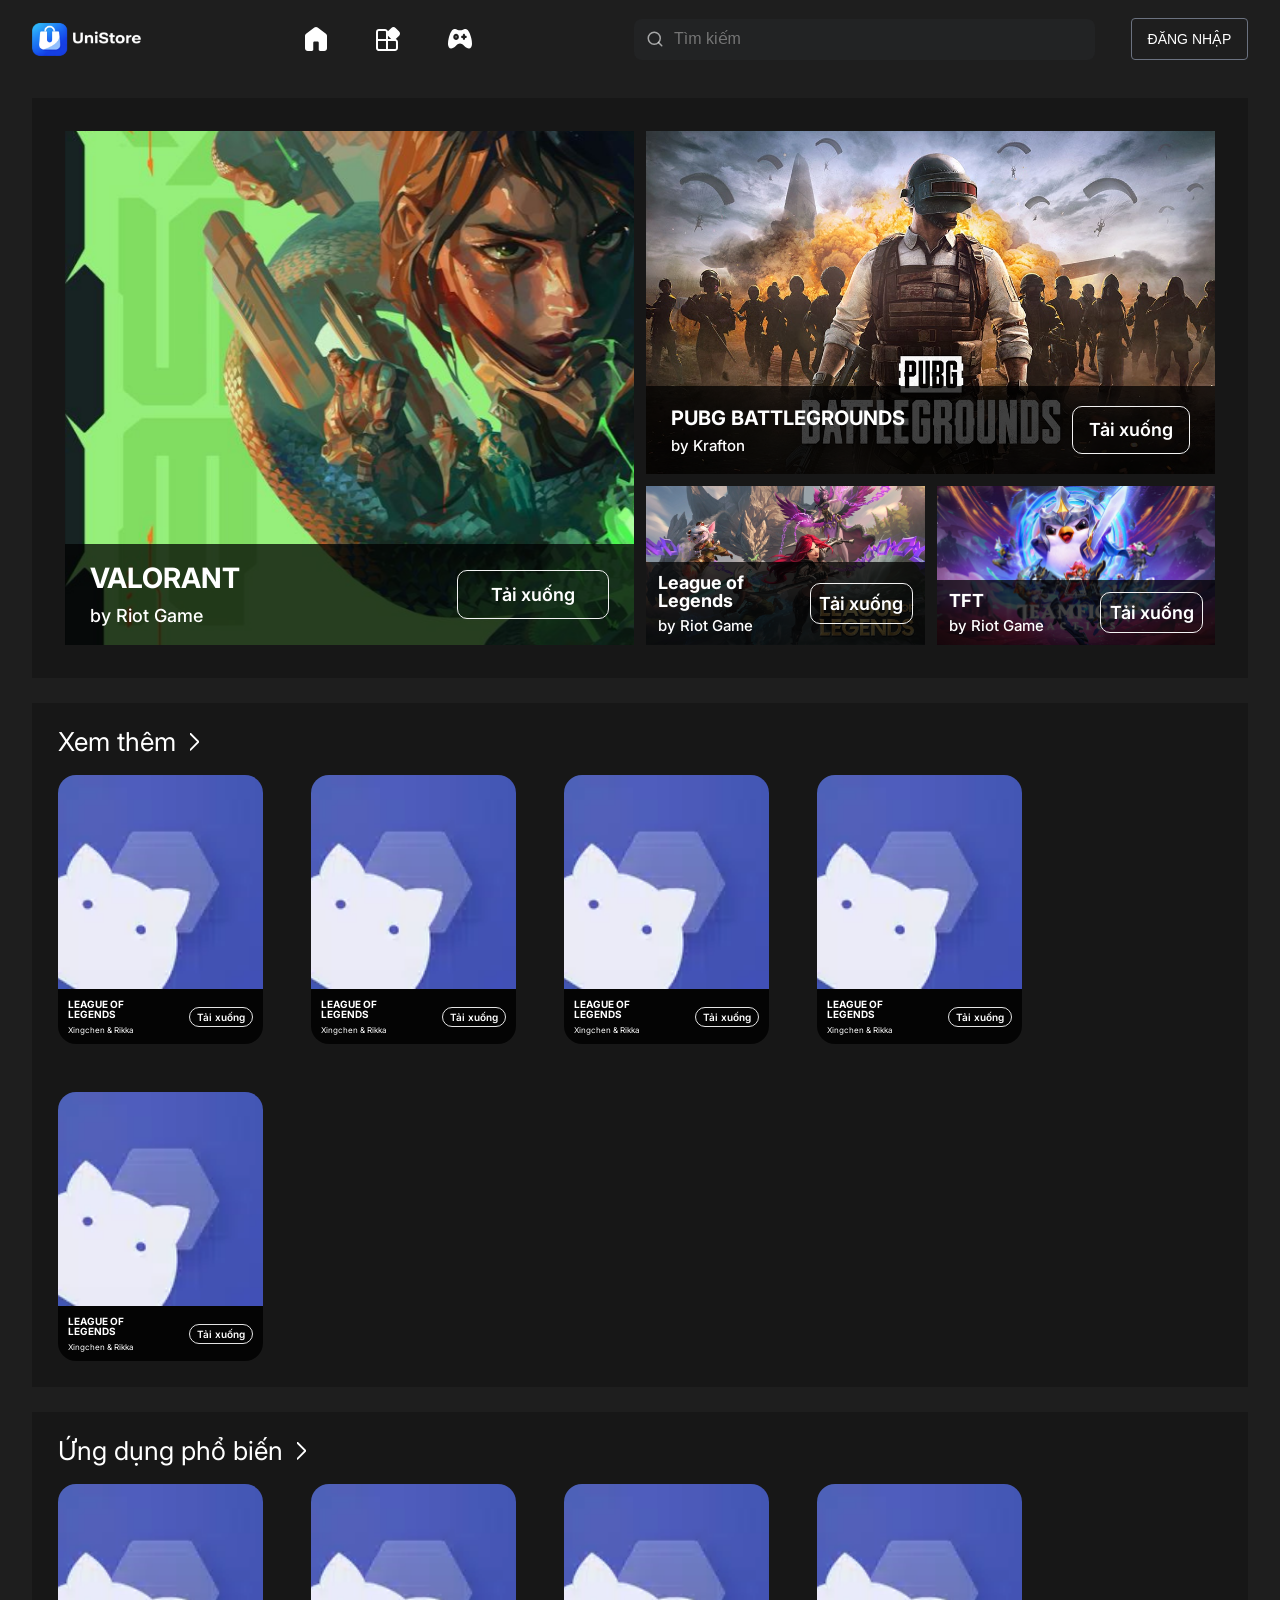
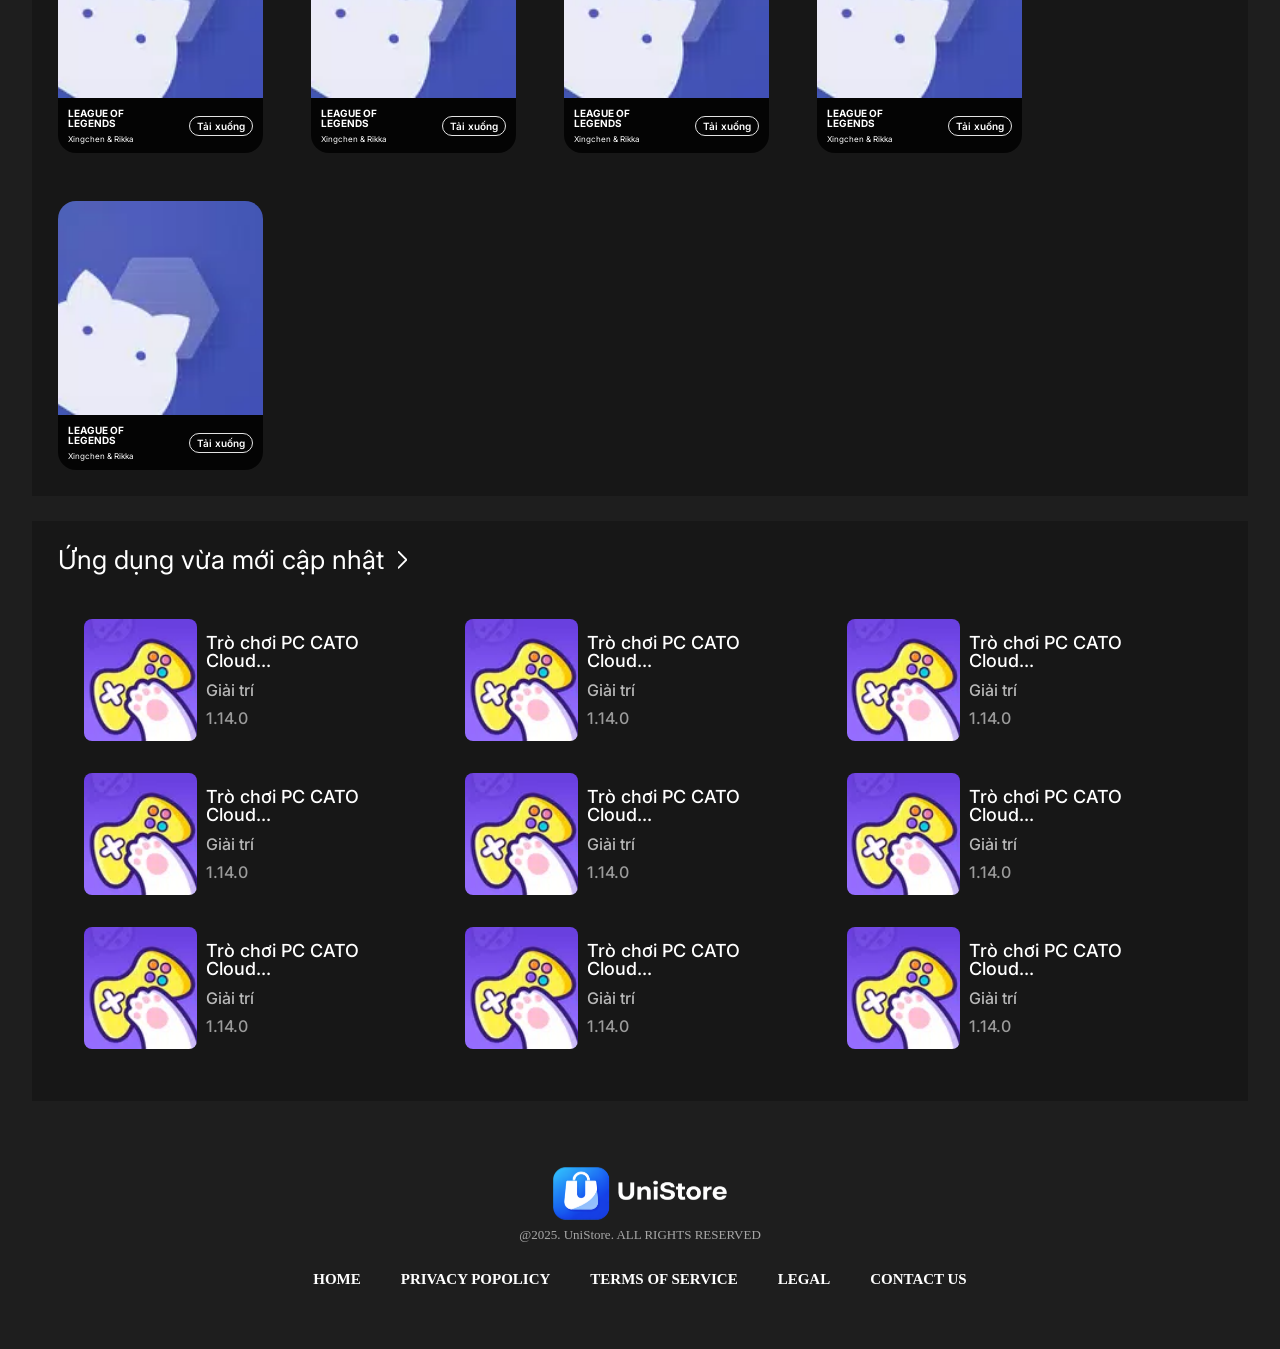
==== commit 49f6e434: "fix link" ====
--- a/index.html
+++ b/index.html
@@ -206,89 +206,89 @@
             </section>
             <section class="section3">
                 <div class="section-container">
-                    <a href="#" class="section-tittle">
+                    <a href="all.html" class="section-tittle">
                         <div class="section-tittle-text">Ứng dụng vừa mới cập nhật</div>
                         <div class="section-tittle-arrow"></div>
                     </a>
                     <div class="section3-list">
                         <div class="section3-list-container">
                             <div class="section3-list-container-col">
-                                <div class="section3-list-container-col-item">
-                                    <img src="img/home/backgroundd-item-2.png" alt="">
-                                    <div class="section3-list-container-col-item-content">
-                                        <p class="section3-list-container-col-item-content-tittle">Trò chơi PC CATO Cloud...</p>
-                                        <p class="section3-list-container-col-item-content-text">Giải trí</p>
-                                        <p class="section3-list-container-col-item-content-pb">1.14.0</p>
-                                    </div>
-                                </div>
-                                <div class="section3-list-container-col-item">
-                                    <img src="img/home/backgroundd-item-2.png" alt="">
-                                    <div class="section3-list-container-col-item-content">
-                                        <p class="section3-list-container-col-item-content-tittle">Trò chơi PC CATO Cloud...</p>
-                                        <p class="section3-list-container-col-item-content-text">Giải trí</p>
-                                        <p class="section3-list-container-col-item-content-pb">1.14.0</p>
-                                    </div>
-                                </div>
-                                <div class="section3-list-container-col-item">
-                                    <img src="img/home/backgroundd-item-2.png" alt="">
-                                    <div class="section3-list-container-col-item-content">
-                                        <p class="section3-list-container-col-item-content-tittle">Trò chơi PC CATO Cloud...</p>
-                                        <p class="section3-list-container-col-item-content-text">Giải trí</p>
-                                        <p class="section3-list-container-col-item-content-pb">1.14.0</p>
-                                    </div>
-                                </div>
+                                <a href = "detail.html" class="section3-list-container-col-item">
+                                    <img src="img/home/backgroundd-item-2.png" alt="">
+                                    <div class="section3-list-container-col-item-content">
+                                        <p class="section3-list-container-col-item-content-tittle">Trò chơi PC CATO Cloud...</p>
+                                        <p class="section3-list-container-col-item-content-text">Giải trí</p>
+                                        <p class="section3-list-container-col-item-content-pb">1.14.0</p>
+                                    </div>
+                                </a>
+                                <a href = "detail.html" class="section3-list-container-col-item">
+                                    <img src="img/home/backgroundd-item-2.png" alt="">
+                                    <div class="section3-list-container-col-item-content">
+                                        <p class="section3-list-container-col-item-content-tittle">Trò chơi PC CATO Cloud...</p>
+                                        <p class="section3-list-container-col-item-content-text">Giải trí</p>
+                                        <p class="section3-list-container-col-item-content-pb">1.14.0</p>
+                                    </div>
+                                </a>
+                                <a href = "detail.html" class="section3-list-container-col-item">
+                                    <img src="img/home/backgroundd-item-2.png" alt="">
+                                    <div class="section3-list-container-col-item-content">
+                                        <p class="section3-list-container-col-item-content-tittle">Trò chơi PC CATO Cloud...</p>
+                                        <p class="section3-list-container-col-item-content-text">Giải trí</p>
+                                        <p class="section3-list-container-col-item-content-pb">1.14.0</p>
+                                    </div>
+                                </a>
                             </div>
                             <div class="section3-list-container-col">
-                                <div class="section3-list-container-col-item">
-                                    <img src="img/home/backgroundd-item-2.png" alt="">
-                                    <div class="section3-list-container-col-item-content">
-                                        <p class="section3-list-container-col-item-content-tittle">Trò chơi PC CATO Cloud...</p>
-                                        <p class="section3-list-container-col-item-content-text">Giải trí</p>
-                                        <p class="section3-list-container-col-item-content-pb">1.14.0</p>
-                                    </div>
-                                </div>
-                                <div class="section3-list-container-col-item">
-                                    <img src="img/home/backgroundd-item-2.png" alt="">
-                                    <div class="section3-list-container-col-item-content">
-                                        <p class="section3-list-container-col-item-content-tittle">Trò chơi PC CATO Cloud...</p>
-                                        <p class="section3-list-container-col-item-content-text">Giải trí</p>
-                                        <p class="section3-list-container-col-item-content-pb">1.14.0</p>
-                                    </div>
-                                </div>
-                                <div class="section3-list-container-col-item">
-                                    <img src="img/home/backgroundd-item-2.png" alt="">
-                                    <div class="section3-list-container-col-item-content">
-                                        <p class="section3-list-container-col-item-content-tittle">Trò chơi PC CATO Cloud...</p>
-                                        <p class="section3-list-container-col-item-content-text">Giải trí</p>
-                                        <p class="section3-list-container-col-item-content-pb">1.14.0</p>
-                                    </div>
-                                </div>
+                                <a href = "detail.html" class="section3-list-container-col-item">
+                                    <img src="img/home/backgroundd-item-2.png" alt="">
+                                    <div class="section3-list-container-col-item-content">
+                                        <p class="section3-list-container-col-item-content-tittle">Trò chơi PC CATO Cloud...</p>
+                                        <p class="section3-list-container-col-item-content-text">Giải trí</p>
+                                        <p class="section3-list-container-col-item-content-pb">1.14.0</p>
+                                    </div>
+                                </a>
+                                <a href = "detail.html" class="section3-list-container-col-item">
+                                    <img src="img/home/backgroundd-item-2.png" alt="">
+                                    <div class="section3-list-container-col-item-content">
+                                        <p class="section3-list-container-col-item-content-tittle">Trò chơi PC CATO Cloud...</p>
+                                        <p class="section3-list-container-col-item-content-text">Giải trí</p>
+                                        <p class="section3-list-container-col-item-content-pb">1.14.0</p>
+                                    </div>
+                                </a>
+                                <a href = "detail.html" class="section3-list-container-col-item">
+                                    <img src="img/home/backgroundd-item-2.png" alt="">
+                                    <div class="section3-list-container-col-item-content">
+                                        <p class="section3-list-container-col-item-content-tittle">Trò chơi PC CATO Cloud...</p>
+                                        <p class="section3-list-container-col-item-content-text">Giải trí</p>
+                                        <p class="section3-list-container-col-item-content-pb">1.14.0</p>
+                                    </div>
+                                </a>
                             </div>
                             <div class="section3-list-container-col">
-                                <div class="section3-list-container-col-item">
-                                    <img src="img/home/backgroundd-item-2.png" alt="">
-                                    <div class="section3-list-container-col-item-content">
-                                        <p class="section3-list-container-col-item-content-tittle">Trò chơi PC CATO Cloud...</p>
-                                        <p class="section3-list-container-col-item-content-text">Giải trí</p>
-                                        <p class="section3-list-container-col-item-content-pb">1.14.0</p>
-                                    </div>
-                                </div>
-                                <div class="section3-list-container-col-item">
-                                    <img src="img/home/backgroundd-item-2.png" alt="">
-                                    <div class="section3-list-container-col-item-content">
-                                        <p class="section3-list-container-col-item-content-tittle">Trò chơi PC CATO Cloud...</p>
-                                        <p class="section3-list-container-col-item-content-text">Giải trí</p>
-                                        <p class="section3-list-container-col-item-content-pb">1.14.0</p>
-                                    </div>
-                                </div>
-                                <div class="section3-list-container-col-item">
-                                    <img src="img/home/backgroundd-item-2.png" alt="">
-                                    <div class="section3-list-container-col-item-content">
-                                        <p class="section3-list-container-col-item-content-tittle">Trò chơi PC CATO Cloud...</p>
-                                        <p class="section3-list-container-col-item-content-text">Giải trí</p>
-                                        <p class="section3-list-container-col-item-content-pb">1.14.0</p>
-                                    </div>
-                                </div>
+                                <a href = "detail.html" class="section3-list-container-col-item">
+                                    <img src="img/home/backgroundd-item-2.png" alt="">
+                                    <div class="section3-list-container-col-item-content">
+                                        <p class="section3-list-container-col-item-content-tittle">Trò chơi PC CATO Cloud...</p>
+                                        <p class="section3-list-container-col-item-content-text">Giải trí</p>
+                                        <p class="section3-list-container-col-item-content-pb">1.14.0</p>
+                                    </div>
+                                </a>
+                                <a href = "detail.html" class="section3-list-container-col-item">
+                                    <img src="img/home/backgroundd-item-2.png" alt="">
+                                    <div class="section3-list-container-col-item-content">
+                                        <p class="section3-list-container-col-item-content-tittle">Trò chơi PC CATO Cloud...</p>
+                                        <p class="section3-list-container-col-item-content-text">Giải trí</p>
+                                        <p class="section3-list-container-col-item-content-pb">1.14.0</p>
+                                    </div>
+                                </a>
+                                <a href = "detail.html" class="section3-list-container-col-item">
+                                    <img src="img/home/backgroundd-item-2.png" alt="">
+                                    <div class="section3-list-container-col-item-content">
+                                        <p class="section3-list-container-col-item-content-tittle">Trò chơi PC CATO Cloud...</p>
+                                        <p class="section3-list-container-col-item-content-text">Giải trí</p>
+                                        <p class="section3-list-container-col-item-content-pb">1.14.0</p>
+                                    </div>
+                                </a>
                             </div>
 
                         </div>
--- a/css/style-home.css
+++ b/css/style-home.css
@@ -344,6 +344,7 @@
     max-width: 387px;
     display: flex;
     gap: 9px;
+    text-decoration: none;
 }
 .section3-list-container-col-item img{
     width: 100%;
--- a/css/style-header.css
+++ b/css/style-header.css
@@ -20,7 +20,7 @@
 }
 .header-container{
     width: 95%;
-    max-width: 1875px;
+    max-width: 1328px;
     padding: 18px 0;
     display: flex;
     justify-content: space-between;
@@ -54,12 +54,12 @@
 }
 .header-right{
     width: 100%;
-    max-width: 870px;
+    max-width: 614px;
     min-height: 41px;
     display: flex;
     justify-content: space-between;
     align-items: center;
-    gap: 40px;
+    gap: 36px;
 }
 .header-search{
     position: relative;
